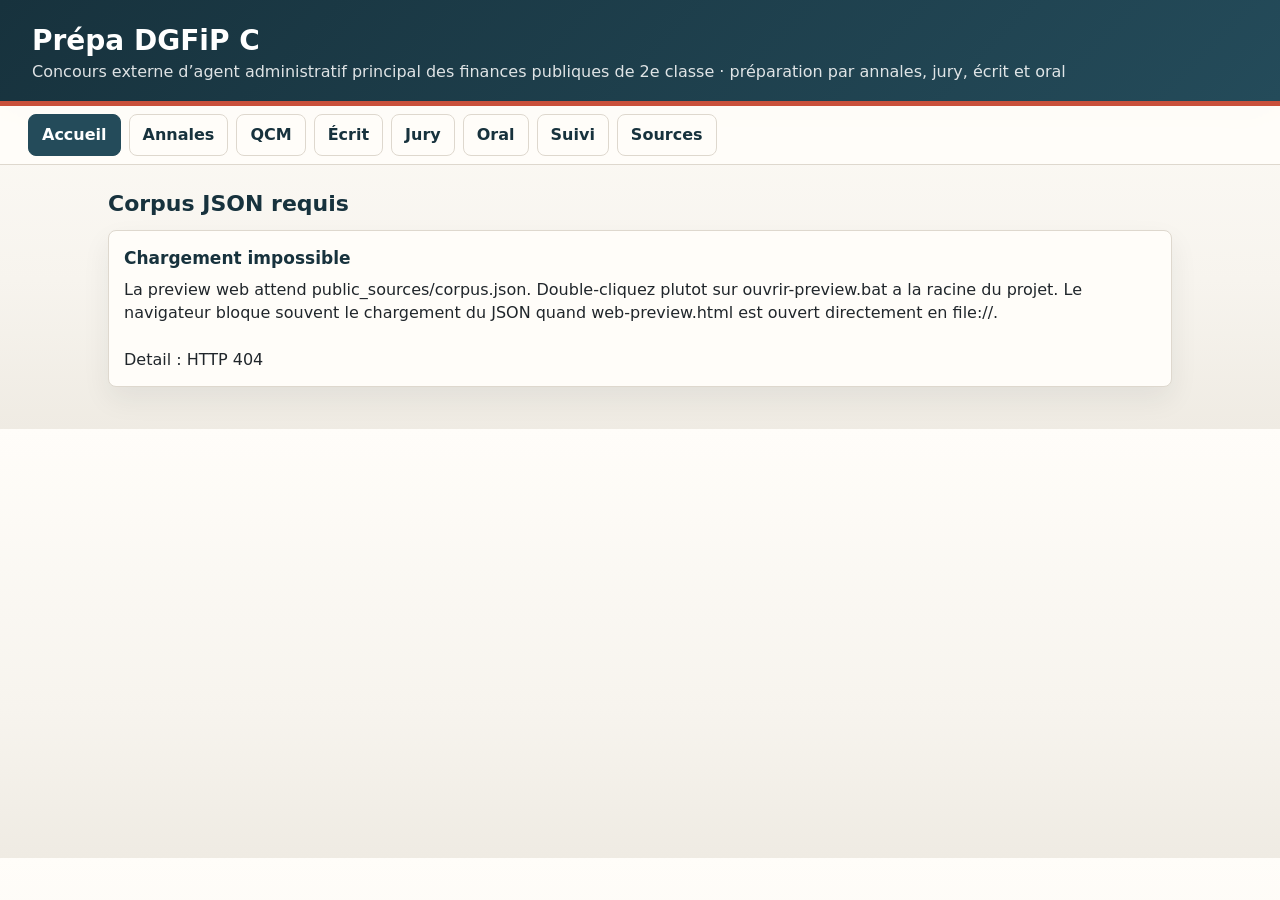
==== index.html @ 6cf7fff0 "Initial clean commit" ====
<!doctype html>
<html lang="fr">
<head>
  <meta charset="utf-8">
  <meta name="viewport" content="width=device-width, initial-scale=1">
  <title>Prépa DGFiP C</title>
  <style>
    :root {
      --brand: #244b5a;
      --brand-dark: #17323d;
      --accent: #c9503b;
      --accent-soft: #f4ddd5;
      --paper: #f7f4ee;
      --surface: #fffdf9;
      --ink: #20262b;
      --muted: #65717a;
      --line: #ded8ce;
      --ok: #2f7d57;
      --warn: #a66318;
      --bad: #b24336;
    }
    * { box-sizing: border-box; }
    body {
      margin: 0;
      background: linear-gradient(180deg, #fffdf9 0, var(--paper) 280px, #efebe3 100%);
      color: var(--ink);
      font-family: system-ui, -apple-system, BlinkMacSystemFont, "Segoe UI", sans-serif;
    }
    header {
      background: linear-gradient(135deg, var(--brand-dark), var(--brand));
      color: #fff;
      padding: 24px clamp(14px, 4vw, 32px) 18px;
      border-bottom: 5px solid var(--accent);
      box-shadow: 0 14px 34px rgba(23, 50, 61, .18);
    }
    h1, h2, h3 { letter-spacing: 0; }
    h1 { margin: 0 0 4px; font-size: 28px; }
    header p { margin: 0; color: rgba(255,255,255,.86); line-height: 1.35; }
    nav {
      display: flex;
      gap: 8px;
      overflow-x: auto;
      padding: 8px clamp(10px, 3vw, 28px);
      background: rgba(255, 253, 249, .96);
      border-bottom: 1px solid var(--line);
      position: sticky;
      top: 0;
      z-index: 5;
      backdrop-filter: blur(10px);
    }
    button, select {
      font: inherit;
    }
    button {
      border: 0;
      border-radius: 8px;
      min-height: 42px;
      padding: 10px 13px;
      background: var(--accent);
      color: #fff;
      font-weight: 700;
      cursor: pointer;
      box-shadow: 0 8px 18px rgba(201, 80, 59, .18);
    }
    button:hover { filter: brightness(.97); }
    button:focus-visible, select:focus-visible, textarea:focus-visible {
      outline: 3px solid rgba(201, 80, 59, .28);
      outline-offset: 2px;
    }
    nav button {
      color: var(--brand-dark);
      background: var(--surface);
      border: 1px solid var(--line);
      white-space: nowrap;
      box-shadow: none;
    }
    nav button.active {
      color: #fff;
      background: var(--brand);
      border-color: var(--brand);
    }
    main {
      max-width: 1120px;
      margin: 0 auto;
      padding: 18px clamp(12px, 3vw, 28px) 42px;
    }
    h2 { margin: 8px 0 14px; color: var(--brand-dark); font-size: 22px; }
    h3 { margin: 0 0 8px; color: var(--brand-dark); font-size: 17px; }
    .grid { display: grid; grid-template-columns: repeat(12, 1fr); gap: 12px; }
    .card {
      background: var(--surface);
      border: 1px solid var(--line);
      border-radius: 8px;
      box-shadow: 0 12px 28px rgba(32, 38, 43, .07);
      padding: 15px;
      line-height: 1.45;
      white-space: pre-line;
    }
    .card:hover { border-color: #d4c8ba; }
    .span-3 { grid-column: span 3; }
    .span-4 { grid-column: span 4; }
    .span-5 { grid-column: span 5; }
    .span-6 { grid-column: span 6; }
    .span-7 { grid-column: span 7; }
    .span-8 { grid-column: span 8; }
    .span-12 { grid-column: span 12; }
    .stat {
      font-size: 30px;
      font-weight: 800;
      color: var(--accent);
      margin-bottom: 4px;
    }
    .muted { color: var(--muted); }
    .pill {
      display: inline-block;
      border-radius: 999px;
      padding: 6px 10px;
      margin: 0 6px 6px 0;
      background: var(--accent-soft);
      border: 1px solid var(--line);
      color: var(--brand-dark);
      font-size: 13px;
      font-weight: 700;
    }
    .toolbar {
      display: flex;
      flex-wrap: wrap;
      gap: 8px;
      margin-bottom: 12px;
      align-items: center;
    }
    select {
      min-height: 42px;
      border-radius: 8px;
      padding: 8px 12px;
      background: var(--surface);
      border: 1px solid var(--line);
      color: var(--ink);
    }
    .choice {
      width: 100%;
      margin: 0 0 8px;
      background: var(--surface);
      color: var(--brand-dark);
      border: 1px solid var(--line);
      text-align: left;
      font-weight: 400;
      box-shadow: none;
    }
    .choice:hover { border-color: var(--brand); }
    .question-support {
      background: #fff;
      border: 1px solid var(--line);
      border-radius: 8px;
      box-shadow: 0 12px 28px rgba(32, 38, 43, .07);
      padding: 13px 15px 15px;
      margin: 0 0 12px;
    }
    .question-support strong {
      display: block;
      color: var(--muted);
      font-size: 13px;
      margin-bottom: 8px;
    }
    .question-support pre {
      margin: 0;
      color: var(--brand-dark);
      font: 700 16px/1.6 ui-monospace, SFMono-Regular, Consolas, "Liberation Mono", monospace;
      text-align: center;
      white-space: pre-wrap;
    }
    .correction-steps {
      display: grid;
      gap: 8px;
      white-space: normal;
    }
    .correction-steps div {
      background: var(--paper);
      border: 1px solid var(--line);
      border-radius: 8px;
      padding: 9px 10px;
    }
    .progress {
      height: 10px;
      background: #e7e1d7;
      border-radius: 999px;
      overflow: hidden;
      margin: 10px 0;
    }
    .progress div { height: 100%; background: var(--ok); width: 0%; }
    textarea {
      width: 100%;
      min-height: 260px;
      border: 1px solid var(--line);
      border-radius: 8px;
      padding: 14px;
      font: inherit;
      line-height: 1.45;
      resize: vertical;
      color: var(--ink);
      background: var(--surface);
    }
    .rubric {
      display: grid;
      grid-template-columns: repeat(6, 1fr);
      gap: 8px;
      margin-top: 10px;
    }
    .rubric div { background: var(--paper); border: 1px solid var(--line); padding: 10px; }
    .source {
      display: block;
      text-decoration: none;
      color: var(--brand-dark);
      background: var(--surface);
      border: 1px solid var(--line);
      border-radius: 8px;
      padding: 13px;
      margin-bottom: 8px;
      font-weight: 700;
    }
    .source:hover { border-color: var(--brand); }
    label.check {
      display: block;
      padding: 10px 0;
      border-bottom: 1px solid var(--line);
    }
    input[type="checkbox"] { transform: scale(1.15); margin-right: 8px; }
    @media (max-width: 820px) {
      .span-3, .span-4, .span-5, .span-6, .span-7, .span-8 { grid-column: span 12; }
      .rubric { grid-template-columns: repeat(2, 1fr); }
    }
  </style>
</head>
<body>
  <header>
    <h1>Prépa DGFiP C</h1>
    <p>Concours externe d’agent administratif principal des finances publiques de 2e classe · préparation par annales, jury, écrit et oral</p>
  </header>
  <nav id="nav"></nav>
  <main id="app"></main>

  <script>
    const officialPage = "https://www.economie.gouv.fr/rejoignez-nous/agent-administratif-principal-des-finances-publiques-de-2eme-classe-externe-dgfip";
    let officialQcmTotal = 320;
    const qcmUrls = {
      2024: "https://www.economie.gouv.fr/files/files/directions_services/rejoignez-nous/DGFiP/recrutement-par-concours/categorie-C_brevet/Concours_Commun_C/Annales_et_rapport_de_jury/2025_03_ccc_qcm_metropole2024.pdf",
      2023: "https://www.economie.gouv.fr/files/files/directions_services/rejoignez-nous/DGFiP/recrutement-par-concours/categorie-C_brevet/Concours_Commun_C/Annales_et_rapport_de_jury/2024_03_qcm_metropole.pdf",
      2022: "https://www.economie.gouv.fr/files/files/directions_services/rejoignez-nous/DGFiP/recrutement-par-concours/categorie-C_brevet/Concours_Commun_C/Annales_et_rapport_de_jury/2022_ccc_qcm-metro.pdf",
      2021: "https://www.economie.gouv.fr/files/files/directions_services/rejoignez-nous/DGFiP/recrutement-par-concours/categorie-C_brevet/Concours_Commun_C/Annales_et_rapport_de_jury/2021_ccc_qcm.pdf",
      2020: "https://www.economie.gouv.fr/files/files/directions_services/rejoignez-nous/DGFiP/recrutement-par-concours/categorie-C_brevet/Concours_Commun_C/Annales_et_rapport_de_jury/2020_ccc_qcm.pdf"
    };
    const correctionUrls = {
      2023: "https://monconcoursdgfip.fr/correction-qcm-concours-commun-categorie-c-2023/",
      2022: "https://monconcoursdgfip.fr/correction-qcm-concours-commun-categorie-c-2022/",
      2021: "https://monconcoursdgfip.fr/correction-qcm-concours-commun-categorie-c-2021/",
      2020: "https://monconcoursdgfip.fr/correction-qcm-concours-commun-categorie-c-2020/"
    };
    const ecritUrls = {
      2024: officialPage,
      2023: "https://www.economie.gouv.fr/files/files/directions_services/rejoignez-nous/DGFiP/recrutement-par-concours/categorie-C_brevet/Concours_Commun_C/Annales_et_rapport_de_jury/2024_03__sujet%20admissibilite.pdf",
      2022: "https://www.economie.gouv.fr/files/files/directions_services/rejoignez-nous/DGFiP/recrutement-par-concours/categorie-C_brevet/Concours_Commun_C/Annales_et_rapport_de_jury/2022_ccc_epreuve_admissibilite.pdf",
      2021: "https://www.economie.gouv.fr/files/files/directions_services/rejoignez-nous/DGFiP/recrutement-par-concours/categorie-C_brevet/Concours_Commun_C/Annales_et_rapport_de_jury/2021_ccc_epreuve_admissibilite.pdf",
      2020: "https://www.economie.gouv.fr/files/files/directions_services/rejoignez-nous/DGFiP/recrutement-par-concours/categorie-C_brevet/Concours_Commun_C/Annales_et_rapport_de_jury/2020_ccc_epreuve_admissibilite.pdf"
    };
    const reportUrls = {
      2024: "https://www.economie.gouv.fr/files/files/directions_services/rejoignez-nous/DGFiP/recrutement-par-concours/categorie-C_brevet/Concours_Commun_C/Annales_et_rapport_de_jury/2025_03_ccc_rapport_jury_2024_administratif.pdf",
      2023: "https://www.economie.gouv.fr/files/files/directions_services/rejoignez-nous/DGFiP/recrutement-par-concours/categorie-C_brevet/Concours_Commun_C/Annales_et_rapport_de_jury/2024_03_rapport%20jury_ccc_2023_Adm.pdf",
      2022: "https://www.economie.gouv.fr/files/files/directions_services/rejoignez-nous/DGFiP/recrutement-par-concours/categorie-C_brevet/Concours_Commun_C/Annales_et_rapport_de_jury/2022_ccc_rapport_jury.pdf",
      2021: "https://www.economie.gouv.fr/files/files/directions_services/rejoignez-nous/DGFiP/recrutement-par-concours/categorie-C_brevet/Concours_Commun_C/Annales_et_rapport_de_jury/2021_ccc_rapport_jury.pdf",
      2020: "https://www.economie.gouv.fr/files/files/directions_services/rejoignez-nous/DGFiP/recrutement-par-concours/categorie-C_brevet/Concours_Commun_C/Annales_et_rapport_de_jury/2020_ccc_rapport_jury.pdf"
    };
    const zero = {
      qcm: "https://rejoindrelesfinancespubliques.economie.gouv.fr//files/files/concours/Sujets_zero/CCC%20-%202026%20-%20Sujet%20test%20-%20%C3%89preuve%20de%20pr%C3%A9admissibilit%C3%A9.pdf",
      ecrit: "https://rejoindrelesfinancespubliques.economie.gouv.fr/files/files/concours/Sujets_zero/CCC%20-%202026%20-%20sujet%20test%20-%20admissibilit%C3%A9.pdf"
    };

    let annales = [];

    let qcm = [];

    let subjects = [];

    let juryRules = [];

    let oralQuestions = [];

    const tabs = ["Accueil", "Annales", "QCM", "Écrit", "Jury", "Oral", "Suivi", "Sources"];
    let currentTab = "Accueil";
    let quiz = { list: [], index: 0, score: 0, answers: [] };
    let selectedSubject = 0;
    let activeQuizMode = "Libre";
    let sourceItems = null;
    let corpusLoadError = null;
    const domains = ["Tous les domaines", "Maths et logique", "Francais", "Histoire-geographie", "EMC et institutions", "Numerique", "MEF / DGFiP / DGDDI", "Actualite", "Culture generale"];
    const quizModes = ["Libre", "Diagnostic initial", "Serie courte 10 min", "Mode examen 54", "Sujet zero 2026", "Annale complete", "Faiblesses du jour", "Carnet d'erreurs"];
    const app = document.querySelector("#app");
    const nav = document.querySelector("#nav");

    function q(year, category, prompt, choices, answer, explanation, supportRows = [], correctionSteps = []) {
      return { year, category, prompt, choices, answer, explanation, supportRows, correctionSteps };
    }
    function applyCorpus(corpus) {
      officialQcmTotal = corpus.officialQcmTotal || officialQcmTotal;
      qcm = (corpus.questions || []).map(item => ({
        year: item.year,
        category: item.category,
        prompt: item.prompt,
        choices: item.choices || [],
        answer: item.answer,
        explanation: item.explanation,
        supportRows: item.supportRows || [],
        correctionSteps: item.correctionSteps || []
      }));
      annales = corpus.annales || annales;
      subjects = corpus.writtenSubjects || subjects;
      juryRules = (corpus.juryRules || juryRules).map(item => Array.isArray(item) ? item : [item.title, item.body]);
      oralQuestions = corpus.oralQuestions || oralQuestions;
      sourceItems = corpus.sources || sourceItems;
    }
    async function loadCorpus() {
      try {
        const response = await fetch("public_sources/corpus.json", { cache: "no-store" });
        if (!response.ok) throw new Error(`HTTP ${response.status}`);
        applyCorpus(await response.json());
      } catch (error) {
        corpusLoadError = error;
        console.warn("Impossible de charger public_sources/corpus.json", error);
      }
      render();
    }
    function setTab(tab) {
      currentTab = tab;
      render();
    }
    function card(title, body = "", extra = "") {
      return `<section class="card ${extra}"><h3>${escapeHtml(title)}</h3>${body}</section>`;
    }
    function questionSupport(item) {
      if (!item.supportRows || !item.supportRows.length) return "";
      return `<section class="question-support"><strong>Support</strong><pre>${item.supportRows.map(escapeHtml).join("\n")}</pre></section>`;
    }
    function questionBlock(item) {
      return `${card(item.prompt)}${questionSupport(item)}`;
    }
    function correctionBlock(item) {
      if (!item.correctionSteps || !item.correctionSteps.length) return escapeHtml(item.explanation);
      return `<div class="correction-steps">${item.correctionSteps.map(step => `<div>${escapeHtml(step)}</div>`).join("")}</div>`;
    }
    function escapeHtml(value) {
      return String(value).replace(/[&<>"']/g, m => ({ "&": "&amp;", "<": "&lt;", ">": "&gt;", '"': "&quot;", "'": "&#039;" }[m]));
    }
    function pct(value, total) {
      return total ? Math.round(value * 100 / total) : 0;
    }
    function normalizeText(value) {
      return String(value).toLowerCase().normalize("NFD").replace(/[\u0300-\u036f]/g, "");
    }
    function domainOf(item) {
      const c = normalizeText(item.category);
      if (/calcul|mathem|equation|fraction|pourcentage|statistique|probabilite|geometrie|volume|vitesse|arithmetique|proportionnalite|moyenne|radicaux|nombres|raisonnement|suite|logique|codage|anagrammes/.test(c)) return "Maths et logique";
      if (/orthographe|accord|grammaire|conjugaison|vocabulaire|expression|genre|figure/.test(c)) return "Francais";
      if (/histoire|geographie|geopolitique/.test(c)) return "Histoire-geographie";
      if (/enseignement|civique|institution|union europeenne|administration|administratif/.test(c)) return "EMC et institutions";
      if (/numerique/.test(c)) return "Numerique";
      if (/mef|dgfip|dgddi|douane|douanes|missions/.test(c)) return "MEF / DGFiP / DGDDI";
      if (/actualite/.test(c)) return "Actualite";
      return "Culture generale";
    }
    function questionId(item) {
      return `${item.year}|${item.category}|${item.prompt}`.replace(/\W+/g, "_").slice(0, 120);
    }
    function loadJson(key, fallback) {
      try { return JSON.parse(localStorage.getItem(key) || JSON.stringify(fallback)); } catch { return fallback; }
    }
    function isMistake(item) {
      return (loadJson("dgfipMisses", {})[questionId(item)] || 0) > 0;
    }
    function mistakeQuestions() {
      return qcm.filter(isMistake);
    }
    function recordQuestion(item, ok) {
      const misses = loadJson("dgfipMisses", {});
      const stats = loadJson("dgfipDomainStats", {});
      const domain = domainOf(item);
      stats[domain] = stats[domain] || { attempts: 0, correct: 0 };
      stats[domain].attempts += 1;
      if (ok) {
        stats[domain].correct += 1;
        misses[questionId(item)] = Math.max(0, (misses[questionId(item)] || 0) - 1);
      } else {
        misses[questionId(item)] = (misses[questionId(item)] || 0) + 1;
      }
      localStorage.setItem("dgfipMisses", JSON.stringify(misses));
      localStorage.setItem("dgfipDomainStats", JSON.stringify(stats));
    }
    function weakestDomain() {
      const stats = loadJson("dgfipDomainStats", {});
      let weakest = domains.find(d => d !== "Tous les domaines");
      let low = 101;
      let hasStats = false;
      domains.filter(d => d !== "Tous les domaines").forEach(domain => {
        const s = stats[domain];
        if (!s || !s.attempts) {
          if (!hasStats) weakest = domain;
          return;
        }
        hasStats = true;
        const rate = pct(s.correct, s.attempts);
        if (rate < low) { low = rate; weakest = domain; }
      });
      return weakest;
    }
    function domainStatsHtml() {
      const stats = loadJson("dgfipDomainStats", {});
      const rows = domains.filter(d => d !== "Tous les domaines" && stats[d]?.attempts)
        .map(d => `${escapeHtml(d)} : ${stats[d].correct}/${stats[d].attempts} (${pct(stats[d].correct, stats[d].attempts)}%)`);
      return rows.length ? rows.join("\n") : "Aucune statistique par domaine pour l'instant.";
    }
    function daysUntil(dateText) {
      const [d, m, y] = dateText.split("/").map(Number);
      return Math.max(0, Math.ceil((new Date(y, m - 1, d) - new Date()) / 86400000));
    }
    function qcmIssues() {
      return qcm.filter(item => !item.prompt || !item.explanation || !Array.isArray(item.choices) || item.choices.length !== 4 || item.answer < 0 || item.answer >= item.choices.length);
    }
    function auditText() {
      const issues = qcmIssues().length;
      return issues === 0
        ? "Contrôle interne : aucune question active sans réponse."
        : `Contrôle interne : ${issues} question(s) à corriger avant entraînement.`;
    }
    function saveScore(score, total) {
      const history = JSON.parse(localStorage.getItem("dgfipScores") || "[]");
      history.unshift({ score, total, mode: activeQuizMode, at: new Date().toLocaleString("fr-FR") });
      localStorage.setItem("dgfipScores", JSON.stringify(history.slice(0, 10)));
    }
    function renderNav() {
      nav.innerHTML = tabs.map(t => `<button class="${t === currentTab ? "active" : ""}" onclick="setTab('${t}')">${t}</button>`).join("");
    }
    function render() {
      renderNav();
      if (currentTab === "Annales") return renderAnnales();
      if (currentTab === "QCM") return renderQcmHome();
      if (currentTab === "Écrit") return renderWritten();
      if (currentTab === "Jury") return renderJury();
      if (currentTab === "Oral") return renderOral();
      if (currentTab === "Suivi") return renderProgress();
      if (currentTab === "Sources") return renderSources();
      renderHome();
    }
    function renderHome() {
      if (!qcm.length) {
        app.innerHTML = `<h2>Corpus JSON requis</h2>${card("Chargement impossible", `La preview web attend public_sources/corpus.json. Double-cliquez plutot sur ouvrir-preview.bat a la racine du projet. Le navigateur bloque souvent le chargement du JSON quand web-preview.html est ouvert directement en file://.\n\nDetail : ${escapeHtml(corpusLoadError?.message || "corpus absent")}`)}`;
        return;
      }
      app.innerHTML = `
        <h2>Tableau de bord</h2>
        <div class="grid">
          ${card("QCM corrigés", `<div class="stat">${qcm.length}</div><div class="muted">questions actives avec réponse et explication, dont les 50 questions du sujet zéro QCM 2026.</div>`, "span-3")}
          ${card("Écrits", `<div class="stat">5 + 1</div><div class="muted">annales 2020-2024 + sujet zéro 2026.</div>`, "span-3")}
          ${card("Jury", `<div class="stat">5</div><div class="muted">rapports transformés en règles d’alerte.</div>`, "span-3")}
          ${card("Échéance", `<div class="stat">29/09</div><div class="muted">épreuves écrites 2026.</div>`, "span-3")}
          ${card("Aujourd'hui", `<div class="stat">${mistakeQuestions().length}</div><div class="muted">question(s) dans le carnet d'erreurs. Domaine a travailler : ${escapeHtml(weakestDomain())}. Jours avant les epreuves ecrites : ${daysUntil("29/09/2026")}.</div>`, "span-12")}
          ${card("Audit QCM", `<div class="stat">${qcm.length}/${officialQcmTotal}</div><div class="muted">${auditText()} Reste à intégrer avec corrigé vérifié : ${Math.max(0, officialQcmTotal - qcm.length)}.</div>`, "span-12")}
          ${card("Format 2026", `QCM de 1 h 30 sans calculatrice, coefficient 1.\nCas pratique écrit de 3 h avec calculatrice, coefficient 2.\nOral de 20 minutes, coefficient 3, avec présentation du parcours en 2 minutes.\nToute note inférieure à 5/20 est éliminatoire.`, "span-6")}
          ${card("Plan d’attaque", `1. QCM quotidien : français, calcul, logique, culture générale.\n2. Une annale écrite par semaine : lecture rapide, plan, livrable.\n3. Une simulation orale tous les 10 jours : parcours, missions, déontologie.\n4. Relecture systématique : consigne, chiffres, structure, orthographe.`, "span-6")}
          ${card("Règle qualité", `Une question affichée dans l’entraînement doit toujours avoir une réponse attendue et une explication. Le sujet zéro QCM 2026 est intégré en totalité ; les autres items officiels dont le corrigé n’est pas encore vérifié restent dans les sources tant que l’intégration serait incomplète.`, "span-12")}
        </div>
        <div class="toolbar" style="margin-top:14px">
          <button onclick="setTab('QCM')">Lancer une série QCM</button>
          <button onclick="setTab('Écrit')">Travailler l’écrit</button>
          <button onclick="setTab('Annales')">Voir le corpus</button>
        </div>`;
    }
    function renderAnnales() {
      app.innerHTML = `<h2>Corpus d’annales utilisé</h2><div class="grid">${
        annales.map(a => card(`${a.year} · ${a.title}`, `<span class="pill">QCM</span> ${escapeHtml(a.qcm)}\n<span class="pill">Écrit</span> ${escapeHtml(a.ecrit)}\n<span class="pill">Jury</span> ${escapeHtml(a.jury)}\n\n${a.skills.map(s => `<span class="pill">${escapeHtml(s)}</span>`).join(" ")}`, "span-6")).join("")
      }</div>`;
    }
    function renderQcmHome() {
      const years = ["Toutes", ...new Set(qcm.map(q => q.year))];
      const cats = ["Toutes", ...new Set(qcm.map(q => q.category))];
      app.innerHTML = `<h2>Entraînement QCM</h2>
        <div class="card">
          <div class="toolbar">
            <select id="mode">${quizModes.map(m => `<option>${m}</option>`).join("")}</select>
            <select id="domain">${domains.map(d => `<option>${d}</option>`).join("")}</select>
            <select id="year">${years.map(y => `<option>${y}</option>`).join("")}</select>
            <select id="cat">${cats.map(c => `<option>${c}</option>`).join("")}</select>
            <select id="size"><option>10</option><option>20</option><option>50</option><option>54</option><option>Toutes</option></select>
            <button onclick="startQuiz()">Démarrer</button>
            ${mistakeQuestions().length ? `<button onclick="startMistakeQuiz()">Carnet d'erreurs</button>` : ""}
          </div>
          <div class="muted">Banque corrigee par domaines officiels. ${auditText()} Carnet d'erreurs : ${mistakeQuestions().length}. Domaine faible : ${escapeHtml(weakestDomain())}.</div>
        </div>
        <div class="grid">${summaryByDomain().map(s => card(s.name, `<div class="stat">${s.count}</div><div class="muted">${escapeHtml(s.rate)}</div>`, "span-3")).join("")}</div>`;
    }
    function summaryByDomain() {
      const map = {};
      qcm.forEach(item => map[domainOf(item)] = (map[domainOf(item)] || 0) + 1);
      const stats = loadJson("dgfipDomainStats", {});
      return Object.entries(map).map(([name, count]) => {
        const s = stats[name];
        return { name, count, rate: s?.attempts ? `${s.correct}/${s.attempts} bonnes reponses (${pct(s.correct, s.attempts)}%)` : "pas encore travaille" };
      });
    }
    function startQuiz() {
      const mode = document.querySelector("#mode").value;
      const domain = document.querySelector("#domain").value;
      const y = document.querySelector("#year").value;
      const c = document.querySelector("#cat").value;
      const size = document.querySelector("#size").value;
      activeQuizMode = mode;
      let list = qcm.filter(item => (y === "Toutes" || String(item.year) === y) && (c === "Toutes" || item.category === c) && (domain === "Tous les domaines" || domainOf(item) === domain));
      if (mode === "Carnet d'erreurs") list = mistakeQuestions();
      if (mode === "Faiblesses du jour") list = qcm.filter(item => domainOf(item) === weakestDomain());
      if (mode === "Sujet zero 2026") list = list.filter(item => String(item.year) === "2026");
      if (mode === "Annale complete") list = list.filter(item => String(item.year) === (y === "Toutes" ? "2024" : y));
      if (mode === "Diagnostic initial") list = balancedDiagnostic(list);
      list = list.sort(() => Math.random() - .5);
      const plannedSize = mode === "Diagnostic initial" ? 24 : mode === "Serie courte 10 min" ? 10 : mode === "Mode examen 54" || mode === "Annale complete" ? 54 : mode === "Sujet zero 2026" ? 50 : mode === "Faiblesses du jour" || mode === "Carnet d'erreurs" ? 20 : size === "Toutes" ? 0 : Number(size);
      if (plannedSize) list = list.slice(0, plannedSize);
      if (!list.length) {
        app.innerHTML = `<h2>Entraînement QCM</h2>${card("Aucune question disponible", "Aucune question corrigée ne correspond à ces filtres. Élargissez l’année ou la catégorie.")}<button onclick="renderQcmHome()">Retour aux filtres</button>`;
        return;
      }
      quiz = { list, index: 0, score: 0, answers: [] };
      renderQuestion();
    }
    function balancedDiagnostic(list) {
      const out = [];
      domains.filter(d => d !== "Tous les domaines").forEach(domain => {
        out.push(...list.filter(item => domainOf(item) === domain).slice(0, 3));
      });
      return out.length ? out : list;
    }
    function startMistakeQuiz() {
      activeQuizMode = "Carnet d'erreurs";
      quiz = { list: mistakeQuestions().sort(() => Math.random() - .5).slice(0, 20), index: 0, score: 0, answers: [] };
      renderQuestion();
    }
    function renderQuestion() {
      if (!quiz.list.length) return renderQcmHome();
      if (quiz.index >= quiz.list.length) {
        saveScore(quiz.score, quiz.list.length);
        const scorePct = pct(quiz.score, quiz.list.length);
        const misses = quiz.answers.filter(a => !a.ok);
        const missDomains = [...new Set(misses.map(a => domainOf(a.item)))].join(", ") || "aucun";
        app.innerHTML = `<h2>Résultat</h2>${card("Score", `<div class="stat">${quiz.score}/${quiz.list.length}</div><div class="progress"><div style="width:${scorePct}%"></div></div>${scorePct >= 80 ? "Très solide. Passez en mode examen complet." : scorePct >= 60 ? "Base correcte. Reprenez les domaines perdus." : "Priorité aux fondamentaux et aux erreurs récurrentes."}\n\nMode : ${escapeHtml(activeQuizMode)}\nErreurs de la serie : ${misses.length}\nDomaines a revoir : ${escapeHtml(missDomains)}`)}<button onclick="renderQcmHome()">Nouvelle série</button>${mistakeQuestions().length ? `<button onclick="startMistakeQuiz()">Revoir le carnet d'erreurs</button>` : ""}`;
        return;
      }
      const item = quiz.list[quiz.index];
      app.innerHTML = `<h2>Question ${quiz.index + 1}/${quiz.list.length}</h2>
        <span class="pill">${item.year}</span><span class="pill">${escapeHtml(domainOf(item))}</span><span class="pill">${escapeHtml(item.category)}</span>
        ${questionBlock(item)}
        ${item.choices.map((choice, i) => `<button class="choice" onclick="answer(${i})">${i + 1}. ${escapeHtml(choice)}</button>`).join("")}`;
    }
    function answer(choice) {
      const item = quiz.list[quiz.index];
      const ok = choice === item.answer;
      if (ok) quiz.score++;
      recordQuestion(item, ok);
      quiz.answers.push({ item, choice, ok });
      app.innerHTML = `<h2>${ok ? "Bonne réponse" : "À revoir"}</h2>
        ${card(item.prompt, `Votre réponse : ${escapeHtml(item.choices[choice])}\nRéponse attendue : ${escapeHtml(item.choices[item.answer])}`)}
        ${questionSupport(item)}
        ${card("Correction", correctionBlock(item))}
        <button onclick="quiz.index++;renderQuestion()">Question suivante</button>`;
    }
    function renderWritten() {
      const s = subjects[selectedSubject];
      app.innerHTML = `<h2>Écrit d’admissibilité</h2>
        <div class="toolbar">
          <select id="subject">${subjects.map((x, i) => `<option value="${i}" ${i === selectedSubject ? "selected" : ""}>${x.source} · ${x.title}</option>`).join("")}</select>
          <button onclick="selectedSubject=Number(document.querySelector('#subject').value);renderWritten()">Charger</button>
          <button onclick="selectedSubject=(selectedSubject+1)%subjects.length;renderWritten()">Autre sujet</button>
        </div>
        ${card(`${s.source} · ${s.title}`, `${s.prompt}\n\nAttendus : ${s.expected.join(", ")}`)}
        ${card("Atelier 3 heures", "0-20 min : lecture de la consigne et tri des documents.\n20-45 min : brouillon court, plan, chiffres utiles.\n45-165 min : redaction du livrable attendu.\n165-180 min : relecture ciblee : consigne, chiffres, anonymat, orthographe.", "span-12")}
        <textarea id="copy" placeholder="Rédigez votre production ici : synthèse, courriel, fiche opérationnelle ou support..."></textarea>
        <div class="toolbar"><button onclick="gradeCopy()">Noter ma production</button><button onclick="insertPlan()">Insérer un squelette de plan</button></div>
        <div id="grade"></div>`;
    }
    function insertPlan() {
      document.querySelector("#copy").value = "Objet : ...\n\n1. Constat et enjeux\n- Faits du dossier : ...\n- Donnees chiffrees a commenter : ...\n\n2. Risques et publics concernes\n- Usagers / agents / service : ...\n- Point de vigilance juridique ou deontologique : ...\n\n3. Actions proposees\n- Action immediate : ...\n- Action de suivi : ...\n- Indicateur ou trace : ...\n\nConclusion operationnelle : decision, priorite, prochaine etape.\n";
    }
    function gradeCopy() {
      const text = document.querySelector("#copy").value.trim();
      const lower = text.toLowerCase();
      const checks = [
        ["Compréhension", 4, text.length > 900 && /enjeu|objectif|constat|risque/.test(lower)],
        ["Structure", 4, /1\.|2\.|d'abord|ensuite|enfin|partie|conclusion/.test(lower)],
        ["Exploitation", 4, /document|donnée|chiffre|pourcentage|graphique|tableau/.test(lower)],
        ["Opérationnel", 3, /fiche|courriel|action|priorité|usager|service/.test(lower)],
        ["Culture MEF", 3, /dgfip|dgddi|bercy|finances publiques|douane|ministère/.test(lower)],
        ["Langue", 2, text.split(/[.!?]/).length > 8 && text.length > 400]
      ];
      let total = 0;
      const rows = checks.map(([name, max, ok]) => {
        const pts = ok ? max : Math.max(0, Math.floor(max / 2) - (text.length < 250 ? 1 : 0));
        total += pts;
        return `<div><strong>${name}</strong><br>${pts}/${max}</div>`;
      }).join("");
      const advice = [];
      if (text.length < 700) advice.push("Développer la copie : une réponse trop courte ne couvre pas le dossier.");
      if (!/pourcentage|graphique|tableau|chiffre/.test(lower)) advice.push("Ajouter un traitement chiffré ou un commentaire de données.");
      if (!/fiche|courriel|action|priorité/.test(lower)) advice.push("Rendre la réponse plus opérationnelle.");
      if (!/dgfip|dgddi|finances publiques|douane|bercy/.test(lower)) advice.push("Faire apparaître l’environnement ministériel.");
      document.querySelector("#grade").innerHTML = card("Note indicative", `<div class="stat">${Math.min(20,total)}/20</div><div class="rubric">${rows}</div>\n${advice.length ? advice.join("\n") : "Copie structurée et exploitable. Prochaine étape : refaire en 3 heures avec relecture finale."}`);
    }
    function renderJury() {
      app.innerHTML = `<h2>Rapports de jury transformés en règles</h2><div class="grid">${
        juryRules.map(r => card(r[0], escapeHtml(r[1]), "span-6")).join("")
      }${card("Seuil de sécurité", "Toute note inférieure à 5/20 est éliminatoire. L’application pousse donc à sécuriser chaque épreuve avant de viser la performance.", "span-12")}</div>`;
    }
    function renderOral() {
      app.innerHTML = `<h2>Oral d’admission</h2>
        <div class="grid">
          ${card("Trame 2 minutes", "30 s : parcours et fil directeur.\n45 s : expériences utiles.\n30 s : compréhension DGFiP/DGDDI.\n15 s : motivation concrète.", "span-6")}
          ${card("Réponse en mise en situation", "1. Reformuler.\n2. Identifier la règle.\n3. Agir ou alerter.\n4. Tracer si nécessaire.\n5. Préserver l’usager et le service.", "span-6")}
          ${card("Simulation 20 minutes", "0-2 min : presentation.\n2-8 min : motivation et missions.\n8-16 min : mises en situation.\n16-20 min : rebonds sur posture, contraintes, mobilite.", "span-6")}
          ${card("Reflexes DGFiP/DGDDI", "DGFiP : impots, depenses publiques, gestion locale, accueil, controle, recouvrement.\nDGDDI : marchandises, territoire, fiscalite douaniere, lutte contre les trafics.\nDeontologie : neutralite, discretion, probite, hierarchie.", "span-6")}
          ${oralQuestions.map(q => card("Question d’oral", escapeHtml(q), "span-6")).join("")}
        </div>`;
    }
    function renderProgress() {
      const tasks = ["QCM français", "QCM calcul", "QCM culture générale", "QCM raisonnement", "Écrit 2020", "Écrit 2021", "Écrit 2022", "Écrit 2023", "Écrit 2024", "Sujet zéro 2026", "Présentation orale", "Mises en situation"];
      const done = JSON.parse(localStorage.getItem("dgfipDone") || "{}");
      const history = JSON.parse(localStorage.getItem("dgfipScores") || "[]");
      const count = tasks.filter(t => done[t]).length;
      app.innerHTML = `<h2>Suivi local</h2>
        ${card("Avancement", `<div class="stat">${count}/${tasks.length}</div><div class="progress"><div style="width:${pct(count,tasks.length)}%"></div></div>`, "span-12")}
        ${card("Pilotage QCM", `<div class="stat">${mistakeQuestions().length}</div><div class="muted">question(s) dans le carnet d'erreurs. Domaine fragile : ${escapeHtml(weakestDomain())}.\n${domainStatsHtml()}</div>`, "span-12")}
        <div class="toolbar">${mistakeQuestions().length ? `<button onclick="startMistakeQuiz()">Revoir le carnet d'erreurs</button>` : ""}<button onclick="setTab('QCM')">Nouvelle serie</button></div>
        <div class="grid">
          <section class="card span-6"><h3>Checklist</h3>${tasks.map(t => `<label class="check"><input type="checkbox" ${done[t] ? "checked" : ""} onchange="toggleTask('${t}', this.checked)">${t}</label>`).join("")}</section>
          <section class="card span-6"><h3>Historique QCM</h3>${history.length ? history.map(h => `${h.at} · ${h.mode || "Libre"} · ${h.score}/${h.total}`).join("\n") : "Aucune série terminée pour l’instant."}</section>
        </div>`;
    }
    function toggleTask(task, checked) {
      const done = JSON.parse(localStorage.getItem("dgfipDone") || "{}");
      done[task] = checked;
      localStorage.setItem("dgfipDone", JSON.stringify(done));
      renderProgress();
    }
    function renderSources() {
      if (sourceItems) {
        app.innerHTML = `<h2>Sources publiques officielles</h2>${sourceItems.map(item => `<a class="source" href="${item.url}" target="_blank" rel="noreferrer">${escapeHtml(item.title)}</a>`).join("")}`;
        return;
      }
      const items = [["Page officielle", officialPage], ["Sujet zéro QCM 2026 avec corrigé", zero.qcm], ["Sujet zéro écrit 2026", zero.ecrit]];
      Object.entries(qcmUrls).forEach(([year, url]) => items.push([`Annale QCM ${year}`, url]));
      Object.entries(correctionUrls).forEach(([year, url]) => items.push([`Proposition de correction QCM ${year}`, url]));
      Object.entries(ecritUrls).forEach(([year, url]) => items.push([`Annale écrit ${year}`, url]));
      Object.entries(reportUrls).forEach(([year, url]) => items.push([`Rapport de jury ${year}`, url]));
      app.innerHTML = `<h2>Sources publiques officielles</h2>${items.map(([label, url]) => `<a class="source" href="${url}" target="_blank" rel="noreferrer">${label}</a>`).join("")}`;
    }
    loadCorpus();
  </script>
</body>
</html>
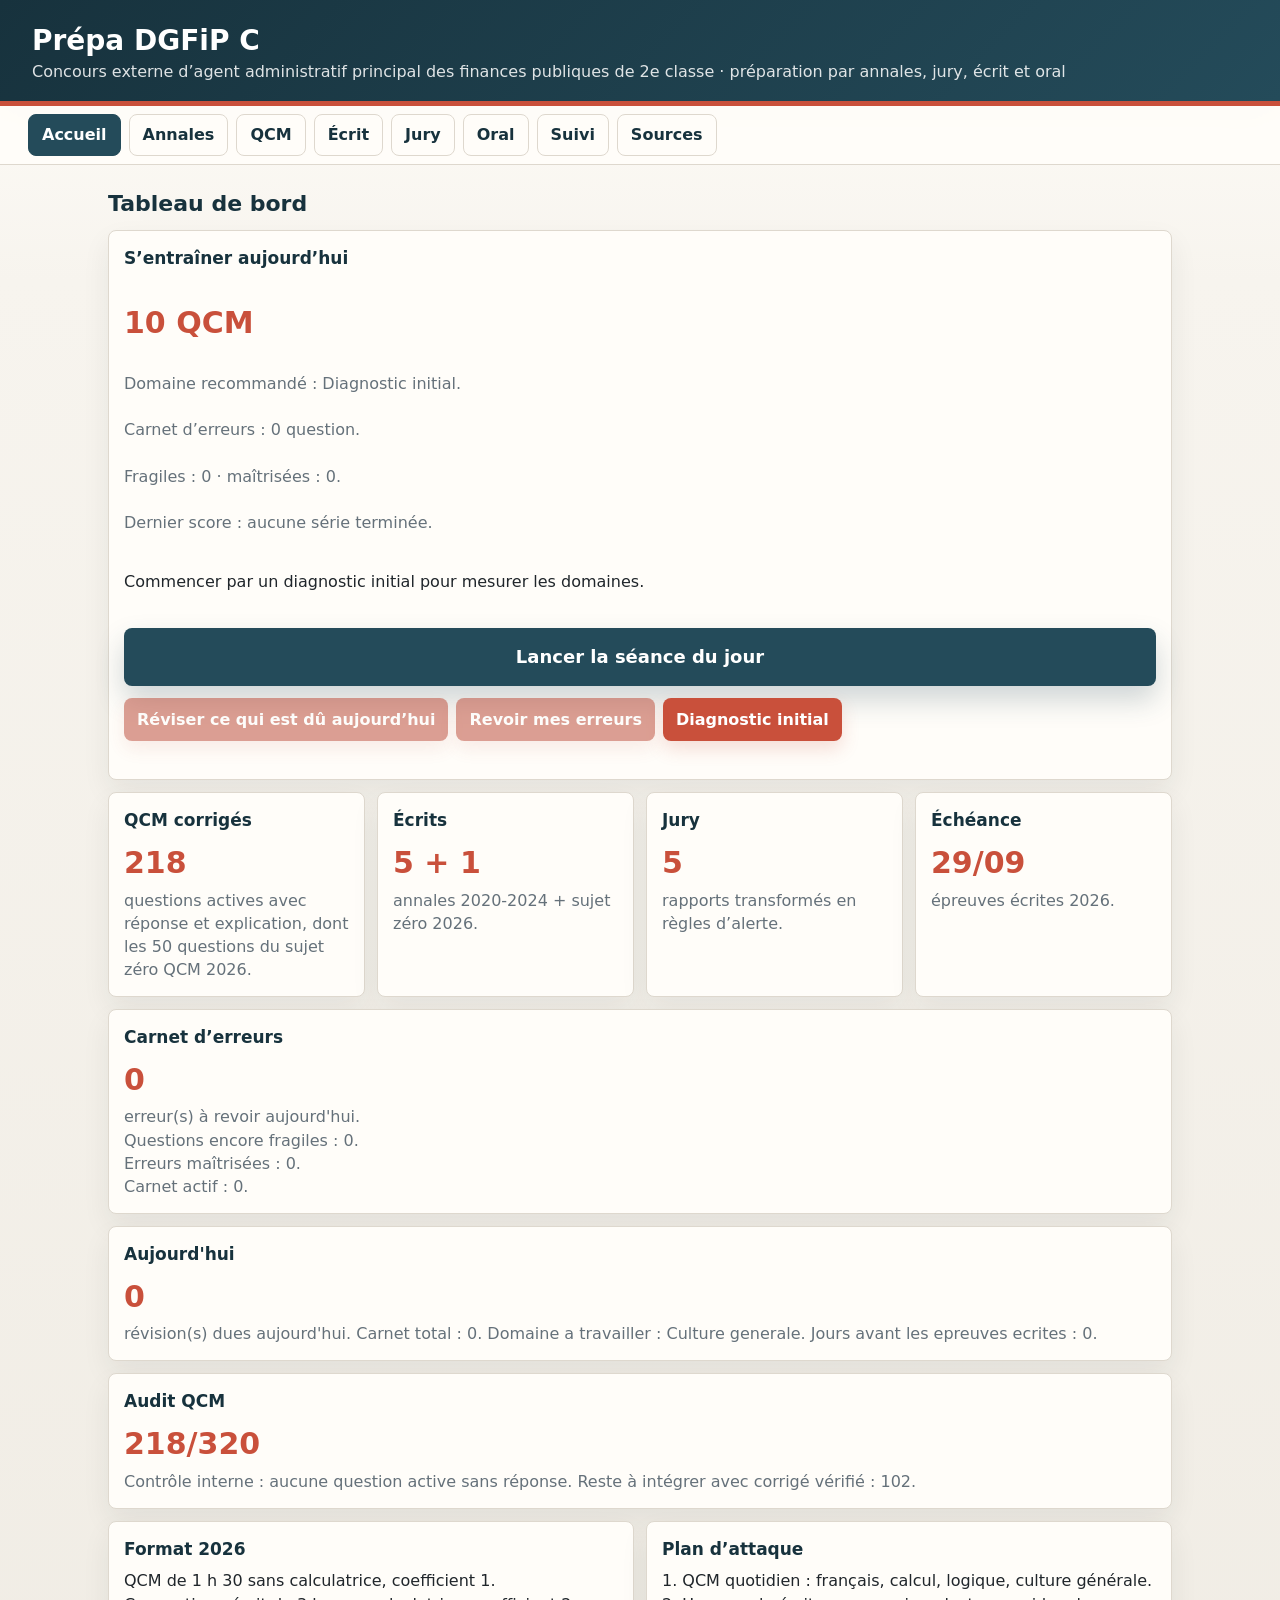
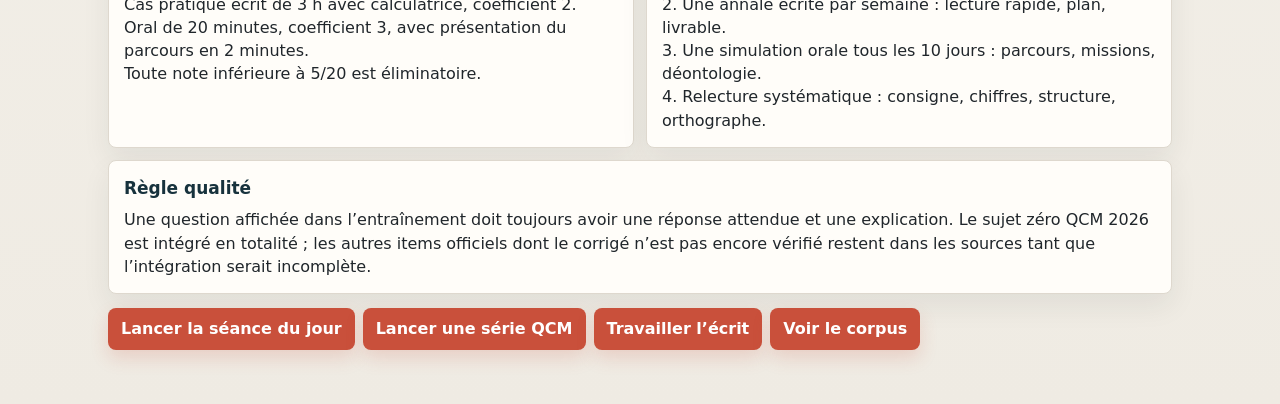
==== commit 35196d05: "major fixes" ====
--- a/index.html
+++ b/index.html
@@ -63,6 +63,18 @@
       box-shadow: 0 8px 18px rgba(201, 80, 59, .18);
     }
     button:hover { filter: brightness(.97); }
+    button.primary-action {
+      width: 100%;
+      min-height: 58px;
+      font-size: 18px;
+      background: var(--brand);
+      box-shadow: 0 14px 28px rgba(36, 75, 90, .22);
+    }
+    button:disabled {
+      cursor: not-allowed;
+      opacity: .55;
+      filter: grayscale(.1);
+    }
     button:focus-visible, select:focus-visible, textarea:focus-visible {
       outline: 3px solid rgba(201, 80, 59, .28);
       outline-offset: 2px;
@@ -303,13 +315,22 @@
       officialQcmTotal = corpus.officialQcmTotal || officialQcmTotal;
       qcm = (corpus.questions || []).map(item => ({
         year: item.year,
+        id: item.id,
         category: item.category,
         prompt: item.prompt,
         choices: item.choices || [],
         answer: item.answer,
         explanation: item.explanation,
+        domain: item.domain,
+        tags: item.tags || [],
         supportRows: item.supportRows || [],
-        correctionSteps: item.correctionSteps || []
+        correctionSteps: item.correctionSteps || [],
+        verificationLevel: item.verificationLevel || "",
+        sourceType: item.sourceType || "",
+        difficulty: item.difficulty || "",
+        skill: item.skill || "",
+        subskill: item.subskill || "",
+        estimatedTimeSeconds: item.estimatedTimeSeconds || 90
       }));
       annales = corpus.annales || annales;
       subjects = corpus.writtenSubjects || subjects;
@@ -356,6 +377,7 @@
       return String(value).toLowerCase().normalize("NFD").replace(/[\u0300-\u036f]/g, "");
     }
     function domainOf(item) {
+      if (item.domain) return item.domain;
       const c = normalizeText(item.category);
       if (/calcul|mathem|equation|fraction|pourcentage|statistique|probabilite|geometrie|volume|vitesse|arithmetique|proportionnalite|moyenne|radicaux|nombres|raisonnement|suite|logique|codage|anagrammes/.test(c)) return "Maths et logique";
       if (/orthographe|accord|grammaire|conjugaison|vocabulaire|expression|genre|figure/.test(c)) return "Francais";
@@ -367,30 +389,114 @@
       return "Culture generale";
     }
     function questionId(item) {
+      if (item.id) return item.id;
       return `${item.year}|${item.category}|${item.prompt}`.replace(/\W+/g, "_").slice(0, 120);
     }
     function loadJson(key, fallback) {
       try { return JSON.parse(localStorage.getItem(key) || JSON.stringify(fallback)); } catch { return fallback; }
     }
+    function addDays(days) {
+      return Date.now() + days * 86400000;
+    }
+    function reviewCards() {
+      const cards = loadJson("dgfipReviewCards", {});
+      const legacyMisses = loadJson("dgfipMisses", {});
+      const legacyDue = loadJson("dgfipDue", {});
+      let changed = false;
+      Object.entries(legacyMisses).forEach(([id, failures]) => {
+        if ((failures || 0) > 0 && !cards[id]) {
+          cards[id] = {
+            attempts: failures,
+            successes: 0,
+            failures,
+            consecutiveSuccesses: 0,
+            lastAttemptAt: null,
+            nextReviewAt: legacyDue[id] || Date.now(),
+            mastery: "fragile"
+          };
+          changed = true;
+        }
+      });
+      if (changed) localStorage.setItem("dgfipReviewCards", JSON.stringify(cards));
+      return cards;
+    }
+    function saveReviewCards(cards) {
+      localStorage.setItem("dgfipReviewCards", JSON.stringify(cards));
+    }
+    function reviewCard(item) {
+      return reviewCards()[questionId(item)] || null;
+    }
     function isMistake(item) {
-      return (loadJson("dgfipMisses", {})[questionId(item)] || 0) > 0;
+      const card = reviewCard(item);
+      return !!card && card.failures > 0 && card.mastery !== "mastered";
+    }
+    function isDueMistake(item) {
+      const card = reviewCard(item);
+      return !!card && card.failures > 0 && card.mastery !== "mastered" && (card.nextReviewAt || 0) <= Date.now();
     }
     function mistakeQuestions() {
       return qcm.filter(isMistake);
     }
+    function dueMistakeQuestions() {
+      return qcm.filter(isDueMistake);
+    }
+    function masteredMistakeQuestions() {
+      return qcm.filter(item => reviewCard(item)?.mastery === "mastered");
+    }
+    function fragileMistakeQuestions() {
+      return qcm.filter(item => {
+        const card = reviewCard(item);
+        return card && card.failures > 0 && ["new", "fragile", "review_tomorrow"].includes(card.mastery);
+      });
+    }
+    function reviewStats() {
+      return {
+        due: dueMistakeQuestions().length,
+        mastered: masteredMistakeQuestions().length,
+        fragile: fragileMistakeQuestions().length,
+        total: mistakeQuestions().length
+      };
+    }
     function recordQuestion(item, ok) {
-      const misses = loadJson("dgfipMisses", {});
+      const cards = reviewCards();
       const stats = loadJson("dgfipDomainStats", {});
       const domain = domainOf(item);
+      const id = questionId(item);
+      const existing = cards[id] || {
+        attempts: 0,
+        successes: 0,
+        failures: 0,
+        consecutiveSuccesses: 0,
+        lastAttemptAt: null,
+        nextReviewAt: Date.now(),
+        mastery: "new"
+      };
       stats[domain] = stats[domain] || { attempts: 0, correct: 0 };
       stats[domain].attempts += 1;
+      existing.attempts += 1;
+      existing.lastAttemptAt = Date.now();
       if (ok) {
         stats[domain].correct += 1;
-        misses[questionId(item)] = Math.max(0, (misses[questionId(item)] || 0) - 1);
+        existing.successes += 1;
+        existing.consecutiveSuccesses += 1;
+        if (existing.failures > 0 && existing.consecutiveSuccesses >= 3) {
+          existing.mastery = "mastered";
+          existing.nextReviewAt = addDays(30);
+        } else if (existing.failures > 0 && existing.consecutiveSuccesses >= 2) {
+          existing.mastery = "review_7_days";
+          existing.nextReviewAt = addDays(7);
+        } else if (existing.failures > 0) {
+          existing.mastery = "review_3_days";
+          existing.nextReviewAt = addDays(3);
+        }
       } else {
-        misses[questionId(item)] = (misses[questionId(item)] || 0) + 1;
+        existing.failures += 1;
+        existing.consecutiveSuccesses = 0;
+        existing.mastery = "fragile";
+        existing.nextReviewAt = addDays(1);
       }
-      localStorage.setItem("dgfipMisses", JSON.stringify(misses));
+      cards[id] = existing;
+      saveReviewCards(cards);
       localStorage.setItem("dgfipDomainStats", JSON.stringify(stats));
     }
     function weakestDomain() {
@@ -416,6 +522,84 @@
         .map(d => `${escapeHtml(d)} : ${stats[d].correct}/${stats[d].attempts} (${pct(stats[d].correct, stats[d].attempts)}%)`);
       return rows.length ? rows.join("\n") : "Aucune statistique par domaine pour l'instant.";
     }
+    function hasDomainStats() {
+      const stats = loadJson("dgfipDomainStats", {});
+      return domains.some(d => d !== "Tous les domaines" && stats[d]?.attempts);
+    }
+    function lastScore() {
+      return loadJson("dgfipScores", [])[0] || null;
+    }
+    function recommendedDomain() {
+      return hasDomainStats() ? weakestDomain() : "Diagnostic initial";
+    }
+    function todayRecommendation() {
+      if (!hasDomainStats()) return "Commencer par un diagnostic initial pour mesurer les domaines.";
+      if (dueMistakeQuestions().length) return "Revoir les erreurs dues puis compléter avec le sujet zéro 2026.";
+      if (mistakeQuestions().length) return "Réactiver le carnet d'erreurs et renforcer le domaine faible.";
+      return `Faire 10 questions ciblées sur ${weakestDomain()} avec priorité au sujet zéro 2026.`;
+    }
+    function takeUnique(target, source, limit = Infinity) {
+      const seen = new Set(target.map(questionId));
+      for (const item of source) {
+        const id = questionId(item);
+        if (seen.has(id)) continue;
+        target.push(item);
+        seen.add(id);
+        if (target.length >= limit) break;
+      }
+    }
+    function reliableFirst(list) {
+      return [...list].sort((a, b) => {
+        const score = item => (item.verificationLevel === "official_correction" ? 0 : item.sourceType === "official_zero_2026" ? 1 : item.verificationLevel === "manual_verified" ? 2 : 3);
+        return score(a) - score(b);
+      });
+    }
+    function diagnosticFirst(list) {
+      const difficultyScore = item => item.difficulty === "easy" ? 0 : item.difficulty === "medium" ? 1 : 2;
+      return reliableFirst(list).sort((a, b) => difficultyScore(a) - difficultyScore(b));
+    }
+    function isDiagnosticMode() {
+      return activeQuizMode === "Diagnostic initial";
+    }
+    function buildDailySessionQuestions() {
+      const selected = [];
+      const statsExist = hasDomainStats();
+      const weak = weakestDomain();
+      const mistakes = reliableFirst([...dueMistakeQuestions(), ...mistakeQuestions()]);
+      takeUnique(selected, mistakes, Math.min(3, mistakes.length));
+
+      const zero2026 = reliableFirst(qcm.filter(item => item.sourceType === "official_zero_2026" || String(item.year) === "2026"));
+      if (statsExist) {
+        takeUnique(selected, zero2026.filter(item => domainOf(item) === weak), 7);
+        takeUnique(selected, reliableFirst(qcm.filter(item => domainOf(item) === weak)), 7);
+      } else {
+        for (const domain of domains.filter(d => d !== "Tous les domaines")) {
+          takeUnique(selected, zero2026.filter(item => domainOf(item) === domain), Math.min(10, selected.length + 1));
+        }
+      }
+      takeUnique(selected, zero2026, 10);
+      takeUnique(selected, reliableFirst(qcm), 10);
+      return selected.slice(0, 10);
+    }
+    function pickDailyJuryRule() {
+      if (!juryRules.length) return null;
+      return juryRules[new Date().getDate() % juryRules.length];
+    }
+    function pickDailyOralQuestion() {
+      if (!oralQuestions.length) return "";
+      return oralQuestions[new Date().getDate() % oralQuestions.length];
+    }
+    function startDailySession() {
+      activeQuizMode = "Séance du jour";
+      const list = buildDailySessionQuestions();
+      quiz = { list, index: 0, score: 0, answers: [] };
+      renderQuestion();
+    }
+    function startInitialDiagnostic() {
+      activeQuizMode = "Diagnostic initial";
+      quiz = { list: buildInitialDiagnostic(qcm), index: 0, score: 0, answers: [] };
+      renderQuestion();
+    }
     function daysUntil(dateText) {
       const [d, m, y] = dateText.split("/").map(Number);
       return Math.max(0, Math.ceil((new Date(y, m - 1, d) - new Date()) / 86400000));
@@ -450,23 +634,43 @@
     }
     function renderHome() {
       if (!qcm.length) {
-        app.innerHTML = `<h2>Corpus JSON requis</h2>${card("Chargement impossible", `La preview web attend public_sources/corpus.json. Double-cliquez plutot sur ouvrir-preview.bat a la racine du projet. Le navigateur bloque souvent le chargement du JSON quand web-preview.html est ouvert directement en file://.\n\nDetail : ${escapeHtml(corpusLoadError?.message || "corpus absent")}`)}`;
+        app.innerHTML = `<h2>Corpus JSON requis</h2>${card("Chargement impossible", `La preview web attend public_sources/corpus.json. Double-cliquez plutot sur ouvrir-preview.bat a la racine du projet. Le navigateur bloque souvent le chargement du JSON quand la page est ouverte directement en file://.\n\nDetail : ${escapeHtml(corpusLoadError?.message || "corpus absent")}`)}`;
         return;
       }
+      const last = lastScore();
+      const mistakes = mistakeQuestions().length;
+      const due = dueMistakeQuestions().length;
+      const reviews = reviewStats();
       app.innerHTML = `
         <h2>Tableau de bord</h2>
         <div class="grid">
+          ${card("S’entraîner aujourd’hui", `
+            <div class="stat">10 QCM</div>
+            <div class="muted">Domaine recommandé : ${escapeHtml(recommendedDomain())}.</div>
+            <div class="muted">Carnet d’erreurs : ${mistakes} question${mistakes > 1 ? "s" : ""}${due ? `, dont ${due} due${due > 1 ? "s" : ""} aujourd’hui` : ""}.</div>
+            <div class="muted">Fragiles : ${reviews.fragile} · maîtrisées : ${reviews.mastered}.</div>
+            <div class="muted">Dernier score : ${last ? `${last.score}/${last.total} (${last.mode || "QCM"})` : "aucune série terminée"}.</div>
+            <div style="margin:12px 0">${escapeHtml(todayRecommendation())}</div>
+            <button class="primary-action" onclick="startDailySession()">Lancer la séance du jour</button>
+            <div class="toolbar" style="margin:12px 0 0">
+              <button onclick="startDueReview()" ${due ? "" : "disabled"}>Réviser ce qui est dû aujourd’hui</button>
+              <button onclick="startMistakeQuiz()" ${mistakes ? "" : "disabled"}>Revoir mes erreurs</button>
+              ${hasDomainStats() ? "" : `<button onclick="startInitialDiagnostic()">Diagnostic initial</button>`}
+            </div>
+          `, "span-12")}
           ${card("QCM corrigés", `<div class="stat">${qcm.length}</div><div class="muted">questions actives avec réponse et explication, dont les 50 questions du sujet zéro QCM 2026.</div>`, "span-3")}
           ${card("Écrits", `<div class="stat">5 + 1</div><div class="muted">annales 2020-2024 + sujet zéro 2026.</div>`, "span-3")}
           ${card("Jury", `<div class="stat">5</div><div class="muted">rapports transformés en règles d’alerte.</div>`, "span-3")}
           ${card("Échéance", `<div class="stat">29/09</div><div class="muted">épreuves écrites 2026.</div>`, "span-3")}
-          ${card("Aujourd'hui", `<div class="stat">${mistakeQuestions().length}</div><div class="muted">question(s) dans le carnet d'erreurs. Domaine a travailler : ${escapeHtml(weakestDomain())}. Jours avant les epreuves ecrites : ${daysUntil("29/09/2026")}.</div>`, "span-12")}
+          ${card("Carnet d’erreurs", `<div class="stat">${reviews.due}</div><div class="muted">erreur(s) à revoir aujourd'hui.\nQuestions encore fragiles : ${reviews.fragile}.\nErreurs maîtrisées : ${reviews.mastered}.\nCarnet actif : ${reviews.total}.</div>`, "span-12")}
+          ${card("Aujourd'hui", `<div class="stat">${dueMistakeQuestions().length}</div><div class="muted">révision(s) dues aujourd'hui. Carnet total : ${mistakeQuestions().length}. Domaine a travailler : ${escapeHtml(weakestDomain())}. Jours avant les epreuves ecrites : ${daysUntil("29/09/2026")}.</div>`, "span-12")}
           ${card("Audit QCM", `<div class="stat">${qcm.length}/${officialQcmTotal}</div><div class="muted">${auditText()} Reste à intégrer avec corrigé vérifié : ${Math.max(0, officialQcmTotal - qcm.length)}.</div>`, "span-12")}
           ${card("Format 2026", `QCM de 1 h 30 sans calculatrice, coefficient 1.\nCas pratique écrit de 3 h avec calculatrice, coefficient 2.\nOral de 20 minutes, coefficient 3, avec présentation du parcours en 2 minutes.\nToute note inférieure à 5/20 est éliminatoire.`, "span-6")}
           ${card("Plan d’attaque", `1. QCM quotidien : français, calcul, logique, culture générale.\n2. Une annale écrite par semaine : lecture rapide, plan, livrable.\n3. Une simulation orale tous les 10 jours : parcours, missions, déontologie.\n4. Relecture systématique : consigne, chiffres, structure, orthographe.`, "span-6")}
           ${card("Règle qualité", `Une question affichée dans l’entraînement doit toujours avoir une réponse attendue et une explication. Le sujet zéro QCM 2026 est intégré en totalité ; les autres items officiels dont le corrigé n’est pas encore vérifié restent dans les sources tant que l’intégration serait incomplète.`, "span-12")}
         </div>
         <div class="toolbar" style="margin-top:14px">
+          <button onclick="startDailySession()">Lancer la séance du jour</button>
           <button onclick="setTab('QCM')">Lancer une série QCM</button>
           <button onclick="setTab('Écrit')">Travailler l’écrit</button>
           <button onclick="setTab('Annales')">Voir le corpus</button>
@@ -489,7 +693,8 @@
             <select id="cat">${cats.map(c => `<option>${c}</option>`).join("")}</select>
             <select id="size"><option>10</option><option>20</option><option>50</option><option>54</option><option>Toutes</option></select>
             <button onclick="startQuiz()">Démarrer</button>
-            ${mistakeQuestions().length ? `<button onclick="startMistakeQuiz()">Carnet d'erreurs</button>` : ""}
+            ${dueMistakeQuestions().length ? `<button onclick="startDueReview()">Réviser ce qui est dû aujourd’hui (${dueMistakeQuestions().length})</button>` : ""}
+            ${mistakeQuestions().length ? `<button onclick="startMistakeQuiz()">Carnet d'erreurs${dueMistakeQuestions().length ? ` (${dueMistakeQuestions().length})` : ""}</button>` : ""}
           </div>
           <div class="muted">Banque corrigee par domaines officiels. ${auditText()} Carnet d'erreurs : ${mistakeQuestions().length}. Domaine faible : ${escapeHtml(weakestDomain())}.</div>
         </div>
@@ -512,13 +717,13 @@
       const size = document.querySelector("#size").value;
       activeQuizMode = mode;
       let list = qcm.filter(item => (y === "Toutes" || String(item.year) === y) && (c === "Toutes" || item.category === c) && (domain === "Tous les domaines" || domainOf(item) === domain));
-      if (mode === "Carnet d'erreurs") list = mistakeQuestions();
+      if (mode === "Carnet d'erreurs") list = dueMistakeQuestions().length ? dueMistakeQuestions() : mistakeQuestions();
       if (mode === "Faiblesses du jour") list = qcm.filter(item => domainOf(item) === weakestDomain());
       if (mode === "Sujet zero 2026") list = list.filter(item => String(item.year) === "2026");
       if (mode === "Annale complete") list = list.filter(item => String(item.year) === (y === "Toutes" ? "2024" : y));
-      if (mode === "Diagnostic initial") list = balancedDiagnostic(list);
+      if (mode === "Diagnostic initial") list = buildInitialDiagnostic(list);
       list = list.sort(() => Math.random() - .5);
-      const plannedSize = mode === "Diagnostic initial" ? 24 : mode === "Serie courte 10 min" ? 10 : mode === "Mode examen 54" || mode === "Annale complete" ? 54 : mode === "Sujet zero 2026" ? 50 : mode === "Faiblesses du jour" || mode === "Carnet d'erreurs" ? 20 : size === "Toutes" ? 0 : Number(size);
+      const plannedSize = mode === "Diagnostic initial" ? 20 : mode === "Serie courte 10 min" ? 10 : mode === "Mode examen 54" || mode === "Annale complete" ? 54 : mode === "Sujet zero 2026" ? 50 : mode === "Faiblesses du jour" || mode === "Carnet d'erreurs" ? 20 : size === "Toutes" ? 0 : Number(size);
       if (plannedSize) list = list.slice(0, plannedSize);
       if (!list.length) {
         app.innerHTML = `<h2>Entraînement QCM</h2>${card("Aucune question disponible", "Aucune question corrigée ne correspond à ces filtres. Élargissez l’année ou la catégorie.")}<button onclick="renderQcmHome()">Retour aux filtres</button>`;
@@ -528,32 +733,52 @@
       renderQuestion();
     }
     function balancedDiagnostic(list) {
+      return buildInitialDiagnostic(list);
+    }
+    function buildInitialDiagnostic(list) {
       const out = [];
+      const easyMedium = list.filter(item => item.difficulty !== "hard");
+      const source = easyMedium.length >= 20 ? easyMedium : list;
       domains.filter(d => d !== "Tous les domaines").forEach(domain => {
-        out.push(...list.filter(item => domainOf(item) === domain).slice(0, 3));
+        takeUnique(out, diagnosticFirst(source.filter(item => domainOf(item) === domain)), Math.min(20, out.length + 3));
       });
-      return out.length ? out : list;
+      takeUnique(out, diagnosticFirst(source), 20);
+      return (out.length ? out : source).slice(0, 20);
     }
     function startMistakeQuiz() {
       activeQuizMode = "Carnet d'erreurs";
-      quiz = { list: mistakeQuestions().sort(() => Math.random() - .5).slice(0, 20), index: 0, score: 0, answers: [] };
+      const list = dueMistakeQuestions().length ? dueMistakeQuestions() : mistakeQuestions();
+      quiz = { list: list.sort(() => Math.random() - .5).slice(0, 20), index: 0, score: 0, answers: [] };
+      renderQuestion();
+    }
+    function startDueReview() {
+      activeQuizMode = "Révisions dues";
+      const list = dueMistakeQuestions();
+      quiz = { list: list.sort(() => Math.random() - .5).slice(0, 20), index: 0, score: 0, answers: [] };
       renderQuestion();
     }
     function renderQuestion() {
       if (!quiz.list.length) return renderQcmHome();
       if (quiz.index >= quiz.list.length) {
         saveScore(quiz.score, quiz.list.length);
+        if (isDiagnosticMode()) return renderDiagnosticResult();
         const scorePct = pct(quiz.score, quiz.list.length);
         const misses = quiz.answers.filter(a => !a.ok);
         const missDomains = [...new Set(misses.map(a => domainOf(a.item)))].join(", ") || "aucun";
-        app.innerHTML = `<h2>Résultat</h2>${card("Score", `<div class="stat">${quiz.score}/${quiz.list.length}</div><div class="progress"><div style="width:${scorePct}%"></div></div>${scorePct >= 80 ? "Très solide. Passez en mode examen complet." : scorePct >= 60 ? "Base correcte. Reprenez les domaines perdus." : "Priorité aux fondamentaux et aux erreurs récurrentes."}\n\nMode : ${escapeHtml(activeQuizMode)}\nErreurs de la serie : ${misses.length}\nDomaines a revoir : ${escapeHtml(missDomains)}`)}<button onclick="renderQcmHome()">Nouvelle série</button>${mistakeQuestions().length ? `<button onclick="startMistakeQuiz()">Revoir le carnet d'erreurs</button>` : ""}`;
+        const dailyJury = activeQuizMode === "Séance du jour" ? pickDailyJuryRule() : null;
+        const dailyOral = activeQuizMode === "Séance du jour" ? pickDailyOralQuestion() : "";
+        const dailyFollowup = activeQuizMode === "Séance du jour"
+          ? `${dailyJury ? card("Règle de jury à lire", `<strong>${escapeHtml(dailyJury[0])}</strong>\n${escapeHtml(dailyJury[1])}`) : ""}${dailyOral ? card("Question orale à répondre à voix haute", escapeHtml(dailyOral)) : ""}<button onclick="startDailySession()">Relancer une séance du jour</button>`
+          : "";
+        app.innerHTML = `<h2>Résultat</h2>${card("Score", `<div class="stat">${quiz.score}/${quiz.list.length}</div><div class="progress"><div style="width:${scorePct}%"></div></div>${scorePct >= 80 ? "Très solide. Passez en mode examen complet." : scorePct >= 60 ? "Base correcte. Reprenez les domaines perdus." : "Priorité aux fondamentaux et aux erreurs récurrentes."}\n\nMode : ${escapeHtml(activeQuizMode)}\nErreurs de la serie : ${misses.length}\nDomaines a revoir : ${escapeHtml(missDomains)}`)}${dailyFollowup}<button onclick="renderQcmHome()">Nouvelle série</button>${mistakeQuestions().length ? `<button onclick="startMistakeQuiz()">Revoir le carnet d'erreurs</button>` : ""}`;
         return;
       }
       const item = quiz.list[quiz.index];
       app.innerHTML = `<h2>Question ${quiz.index + 1}/${quiz.list.length}</h2>
         <span class="pill">${item.year}</span><span class="pill">${escapeHtml(domainOf(item))}</span><span class="pill">${escapeHtml(item.category)}</span>
         ${questionBlock(item)}
-        ${item.choices.map((choice, i) => `<button class="choice" onclick="answer(${i})">${i + 1}. ${escapeHtml(choice)}</button>`).join("")}`;
+        ${item.choices.map((choice, i) => `<button class="choice" onclick="answer(${i})">${i + 1}. ${escapeHtml(choice)}</button>`).join("")}
+        ${isDiagnosticMode() ? `<button class="choice" onclick="skipQuestion()">Je ne sais pas / passer</button><div class="muted">Diagnostic initial : les corrections seront affichées à la fin.</div>` : ""}`;
     }
     function answer(choice) {
       const item = quiz.list[quiz.index];
@@ -561,11 +786,76 @@
       if (ok) quiz.score++;
       recordQuestion(item, ok);
       quiz.answers.push({ item, choice, ok });
+      if (isDiagnosticMode()) {
+        quiz.index++;
+        renderQuestion();
+        return;
+      }
       app.innerHTML = `<h2>${ok ? "Bonne réponse" : "À revoir"}</h2>
         ${card(item.prompt, `Votre réponse : ${escapeHtml(item.choices[choice])}\nRéponse attendue : ${escapeHtml(item.choices[item.answer])}`)}
         ${questionSupport(item)}
         ${card("Correction", correctionBlock(item))}
+        ${ok ? "" : errorReasonHtml(item)}
         <button onclick="quiz.index++;renderQuestion()">Question suivante</button>`;
+    }
+    function skipQuestion() {
+      const item = quiz.list[quiz.index];
+      recordQuestion(item, false);
+      saveErrorReason(questionId(item), "Question non répondue");
+      quiz.answers.push({ item, choice: null, ok: false, reason: "Question non répondue" });
+      quiz.index++;
+      renderQuestion();
+    }
+    function diagnosticDomainRows() {
+      const stats = {};
+      quiz.answers.forEach(answer => {
+        const domain = domainOf(answer.item);
+        stats[domain] = stats[domain] || { total: 0, correct: 0 };
+        stats[domain].total += 1;
+        if (answer.ok) stats[domain].correct += 1;
+      });
+      return Object.entries(stats).map(([domain, values]) => ({ domain, ...values, rate: pct(values.correct, values.total) }))
+        .sort((a, b) => a.rate - b.rate);
+    }
+    function renderDiagnosticResult() {
+      const rows = diagnosticDomainRows();
+      const weakest = rows[0]?.domain || weakestDomain();
+      const scorePct = pct(quiz.score, quiz.list.length);
+      const misses = quiz.answers.filter(answer => !answer.ok);
+      const domainHtml = rows.map(row => `<div><strong>${escapeHtml(row.domain)}</strong><br>${row.correct}/${row.total} (${row.rate}%)</div>`).join("");
+      const recommendation = scorePct >= 80
+        ? `Diagnostic solide. Entretiens le rythme avec la séance du jour et une simulation écrite courte.`
+        : `Priorité : travailler ${weakest} aujourd’hui, puis refaire les erreurs du diagnostic demain.`;
+      const missedHtml = misses.length
+        ? misses.map(answer => card(answer.item.prompt, `
+            <span class="pill">${escapeHtml(domainOf(answer.item))}</span>
+            <div>Votre réponse : ${answer.choice === null ? "Question non répondue" : escapeHtml(answer.item.choices[answer.choice])}</div>
+            <div>Réponse attendue : ${escapeHtml(answer.item.choices[answer.item.answer])}</div>
+            <div>${correctionBlock(answer.item)}</div>
+            ${errorReasonHtml(answer.item, answer.reason || "")}
+          `)).join("")
+        : card("Erreurs", "Aucune erreur dans ce diagnostic.");
+      app.innerHTML = `<h2>Résultat du diagnostic initial</h2>
+        ${card("Score global", `<div class="stat">${quiz.score}/${quiz.list.length}</div><div class="progress"><div style="width:${scorePct}%"></div></div>${scorePct}%`)}
+        ${card("Score par domaine", `<div class="rubric">${domainHtml}</div>`)}
+        ${card("Domaine le plus faible", `<div class="stat">${escapeHtml(weakest)}</div>${escapeHtml(recommendation)}`)}
+        <div class="toolbar"><button onclick="startTargetedDomain('${escapeHtml(weakest)}')">Lancer une séance ciblée</button><button onclick="startInitialDiagnostic()">Refaire un diagnostic</button></div>
+        <h2>Corrections et causes d’erreur</h2>${missedHtml}`;
+    }
+    function startTargetedDomain(domain) {
+      activeQuizMode = `Séance ciblée ${domain}`;
+      const list = reliableFirst(qcm.filter(item => domainOf(item) === domain)).slice(0, 10);
+      quiz = { list, index: 0, score: 0, answers: [] };
+      renderQuestion();
+    }
+    function errorReasonHtml(item, selected = "") {
+      const reasons = ["Je ne savais pas", "J’ai mal lu", "Erreur de calcul", "J’ai répondu trop vite", "J’ai hésité"];
+      return `<div class="card"><h3>Pourquoi ai-je raté ?</h3><div class="toolbar">${reasons.map(reason => `<button class="choice" onclick="saveErrorReason('${questionId(item)}','${escapeHtml(reason)}')" ${selected === reason ? "disabled" : ""}>${escapeHtml(reason)}</button>`).join("")}</div></div>`;
+    }
+    function saveErrorReason(id, reason) {
+      const reasons = loadJson("dgfipErrorReasons", {});
+      reasons[id] = reason;
+      localStorage.setItem("dgfipErrorReasons", JSON.stringify(reasons));
     }
     function renderWritten() {
       const s = subjects[selectedSubject];
@@ -630,8 +920,8 @@
       const count = tasks.filter(t => done[t]).length;
       app.innerHTML = `<h2>Suivi local</h2>
         ${card("Avancement", `<div class="stat">${count}/${tasks.length}</div><div class="progress"><div style="width:${pct(count,tasks.length)}%"></div></div>`, "span-12")}
-        ${card("Pilotage QCM", `<div class="stat">${mistakeQuestions().length}</div><div class="muted">question(s) dans le carnet d'erreurs. Domaine fragile : ${escapeHtml(weakestDomain())}.\n${domainStatsHtml()}</div>`, "span-12")}
-        <div class="toolbar">${mistakeQuestions().length ? `<button onclick="startMistakeQuiz()">Revoir le carnet d'erreurs</button>` : ""}<button onclick="setTab('QCM')">Nouvelle serie</button></div>
+        ${card("Pilotage QCM", `<div class="stat">${dueMistakeQuestions().length}</div><div class="muted">révision(s) dues aujourd'hui. Carnet total : ${mistakeQuestions().length}. Questions fragiles : ${fragileMistakeQuestions().length}. Questions maîtrisées : ${masteredMistakeQuestions().length}. Domaine fragile : ${escapeHtml(weakestDomain())}.\n${domainStatsHtml()}</div>`, "span-12")}
+        <div class="toolbar">${dueMistakeQuestions().length ? `<button onclick="startDueReview()">Réviser ce qui est dû aujourd’hui</button>` : ""}${mistakeQuestions().length ? `<button onclick="startMistakeQuiz()">Revoir le carnet d'erreurs</button>` : ""}<button onclick="setTab('QCM')">Nouvelle serie</button></div>
         <div class="grid">
           <section class="card span-6"><h3>Checklist</h3>${tasks.map(t => `<label class="check"><input type="checkbox" ${done[t] ? "checked" : ""} onchange="toggleTask('${t}', this.checked)">${t}</label>`).join("")}</section>
           <section class="card span-6"><h3>Historique QCM</h3>${history.length ? history.map(h => `${h.at} · ${h.mode || "Libre"} · ${h.score}/${h.total}`).join("\n") : "Aucune série terminée pour l’instant."}</section>
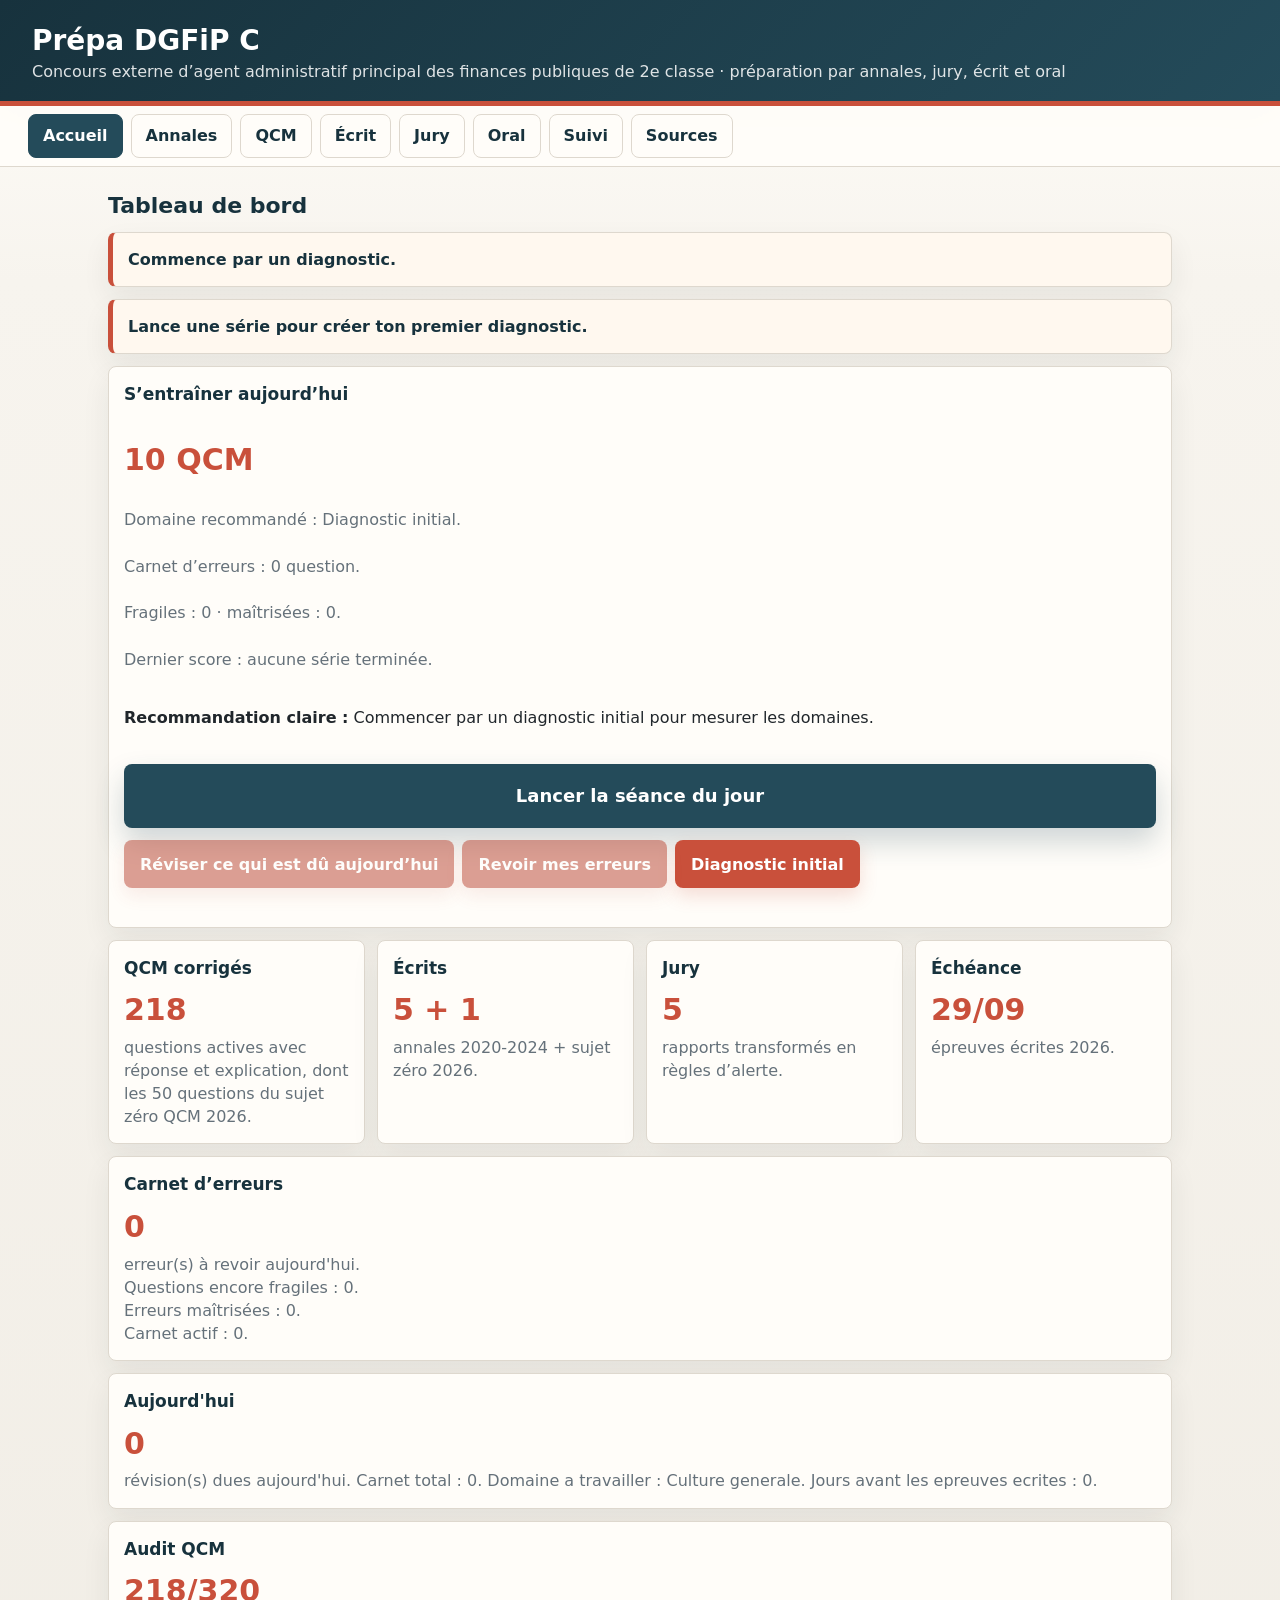
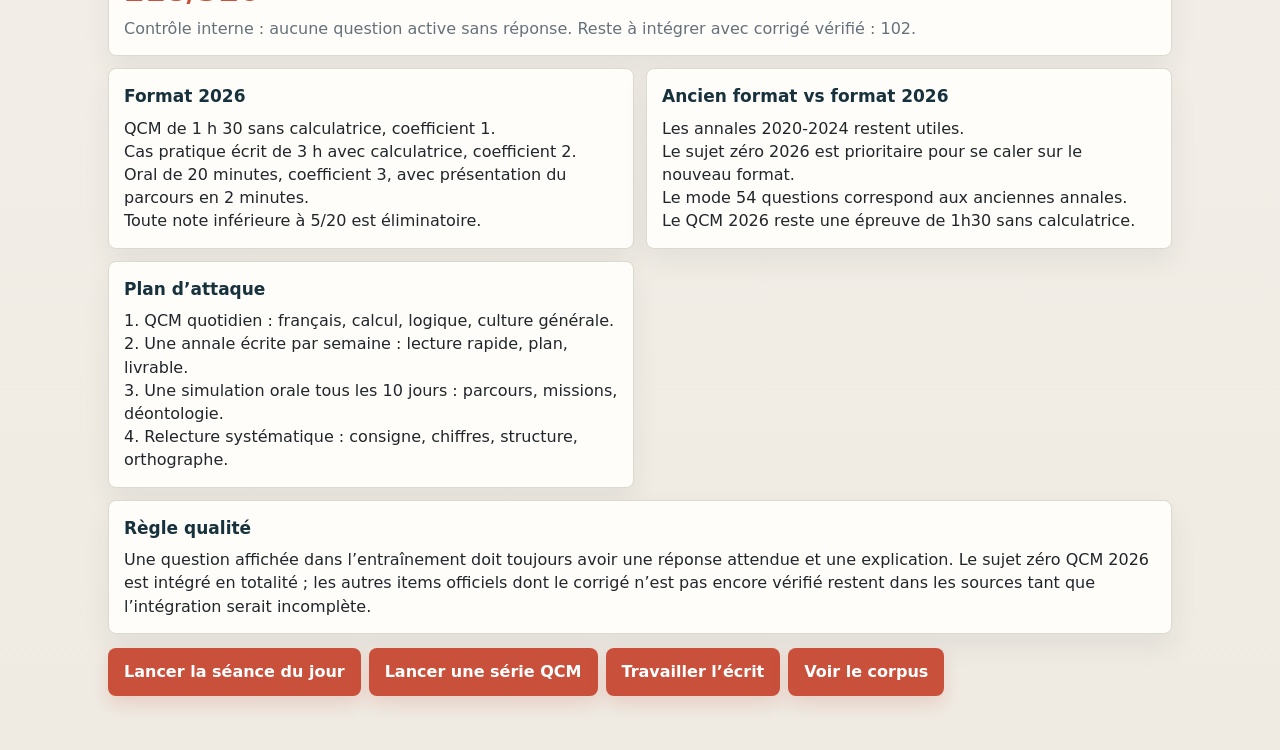
==== commit e864f981: "repassage : amélioreation de l'écrit et de l'oral" ====
--- a/index.html
+++ b/index.html
@@ -4,244 +4,7 @@
   <meta charset="utf-8">
   <meta name="viewport" content="width=device-width, initial-scale=1">
   <title>Prépa DGFiP C</title>
-  <style>
-    :root {
-      --brand: #244b5a;
-      --brand-dark: #17323d;
-      --accent: #c9503b;
-      --accent-soft: #f4ddd5;
-      --paper: #f7f4ee;
-      --surface: #fffdf9;
-      --ink: #20262b;
-      --muted: #65717a;
-      --line: #ded8ce;
-      --ok: #2f7d57;
-      --warn: #a66318;
-      --bad: #b24336;
-    }
-    * { box-sizing: border-box; }
-    body {
-      margin: 0;
-      background: linear-gradient(180deg, #fffdf9 0, var(--paper) 280px, #efebe3 100%);
-      color: var(--ink);
-      font-family: system-ui, -apple-system, BlinkMacSystemFont, "Segoe UI", sans-serif;
-    }
-    header {
-      background: linear-gradient(135deg, var(--brand-dark), var(--brand));
-      color: #fff;
-      padding: 24px clamp(14px, 4vw, 32px) 18px;
-      border-bottom: 5px solid var(--accent);
-      box-shadow: 0 14px 34px rgba(23, 50, 61, .18);
-    }
-    h1, h2, h3 { letter-spacing: 0; }
-    h1 { margin: 0 0 4px; font-size: 28px; }
-    header p { margin: 0; color: rgba(255,255,255,.86); line-height: 1.35; }
-    nav {
-      display: flex;
-      gap: 8px;
-      overflow-x: auto;
-      padding: 8px clamp(10px, 3vw, 28px);
-      background: rgba(255, 253, 249, .96);
-      border-bottom: 1px solid var(--line);
-      position: sticky;
-      top: 0;
-      z-index: 5;
-      backdrop-filter: blur(10px);
-    }
-    button, select {
-      font: inherit;
-    }
-    button {
-      border: 0;
-      border-radius: 8px;
-      min-height: 42px;
-      padding: 10px 13px;
-      background: var(--accent);
-      color: #fff;
-      font-weight: 700;
-      cursor: pointer;
-      box-shadow: 0 8px 18px rgba(201, 80, 59, .18);
-    }
-    button:hover { filter: brightness(.97); }
-    button.primary-action {
-      width: 100%;
-      min-height: 58px;
-      font-size: 18px;
-      background: var(--brand);
-      box-shadow: 0 14px 28px rgba(36, 75, 90, .22);
-    }
-    button:disabled {
-      cursor: not-allowed;
-      opacity: .55;
-      filter: grayscale(.1);
-    }
-    button:focus-visible, select:focus-visible, textarea:focus-visible {
-      outline: 3px solid rgba(201, 80, 59, .28);
-      outline-offset: 2px;
-    }
-    nav button {
-      color: var(--brand-dark);
-      background: var(--surface);
-      border: 1px solid var(--line);
-      white-space: nowrap;
-      box-shadow: none;
-    }
-    nav button.active {
-      color: #fff;
-      background: var(--brand);
-      border-color: var(--brand);
-    }
-    main {
-      max-width: 1120px;
-      margin: 0 auto;
-      padding: 18px clamp(12px, 3vw, 28px) 42px;
-    }
-    h2 { margin: 8px 0 14px; color: var(--brand-dark); font-size: 22px; }
-    h3 { margin: 0 0 8px; color: var(--brand-dark); font-size: 17px; }
-    .grid { display: grid; grid-template-columns: repeat(12, 1fr); gap: 12px; }
-    .card {
-      background: var(--surface);
-      border: 1px solid var(--line);
-      border-radius: 8px;
-      box-shadow: 0 12px 28px rgba(32, 38, 43, .07);
-      padding: 15px;
-      line-height: 1.45;
-      white-space: pre-line;
-    }
-    .card:hover { border-color: #d4c8ba; }
-    .span-3 { grid-column: span 3; }
-    .span-4 { grid-column: span 4; }
-    .span-5 { grid-column: span 5; }
-    .span-6 { grid-column: span 6; }
-    .span-7 { grid-column: span 7; }
-    .span-8 { grid-column: span 8; }
-    .span-12 { grid-column: span 12; }
-    .stat {
-      font-size: 30px;
-      font-weight: 800;
-      color: var(--accent);
-      margin-bottom: 4px;
-    }
-    .muted { color: var(--muted); }
-    .pill {
-      display: inline-block;
-      border-radius: 999px;
-      padding: 6px 10px;
-      margin: 0 6px 6px 0;
-      background: var(--accent-soft);
-      border: 1px solid var(--line);
-      color: var(--brand-dark);
-      font-size: 13px;
-      font-weight: 700;
-    }
-    .toolbar {
-      display: flex;
-      flex-wrap: wrap;
-      gap: 8px;
-      margin-bottom: 12px;
-      align-items: center;
-    }
-    select {
-      min-height: 42px;
-      border-radius: 8px;
-      padding: 8px 12px;
-      background: var(--surface);
-      border: 1px solid var(--line);
-      color: var(--ink);
-    }
-    .choice {
-      width: 100%;
-      margin: 0 0 8px;
-      background: var(--surface);
-      color: var(--brand-dark);
-      border: 1px solid var(--line);
-      text-align: left;
-      font-weight: 400;
-      box-shadow: none;
-    }
-    .choice:hover { border-color: var(--brand); }
-    .question-support {
-      background: #fff;
-      border: 1px solid var(--line);
-      border-radius: 8px;
-      box-shadow: 0 12px 28px rgba(32, 38, 43, .07);
-      padding: 13px 15px 15px;
-      margin: 0 0 12px;
-    }
-    .question-support strong {
-      display: block;
-      color: var(--muted);
-      font-size: 13px;
-      margin-bottom: 8px;
-    }
-    .question-support pre {
-      margin: 0;
-      color: var(--brand-dark);
-      font: 700 16px/1.6 ui-monospace, SFMono-Regular, Consolas, "Liberation Mono", monospace;
-      text-align: center;
-      white-space: pre-wrap;
-    }
-    .correction-steps {
-      display: grid;
-      gap: 8px;
-      white-space: normal;
-    }
-    .correction-steps div {
-      background: var(--paper);
-      border: 1px solid var(--line);
-      border-radius: 8px;
-      padding: 9px 10px;
-    }
-    .progress {
-      height: 10px;
-      background: #e7e1d7;
-      border-radius: 999px;
-      overflow: hidden;
-      margin: 10px 0;
-    }
-    .progress div { height: 100%; background: var(--ok); width: 0%; }
-    textarea {
-      width: 100%;
-      min-height: 260px;
-      border: 1px solid var(--line);
-      border-radius: 8px;
-      padding: 14px;
-      font: inherit;
-      line-height: 1.45;
-      resize: vertical;
-      color: var(--ink);
-      background: var(--surface);
-    }
-    .rubric {
-      display: grid;
-      grid-template-columns: repeat(6, 1fr);
-      gap: 8px;
-      margin-top: 10px;
-    }
-    .rubric div { background: var(--paper); border: 1px solid var(--line); padding: 10px; }
-    .source {
-      display: block;
-      text-decoration: none;
-      color: var(--brand-dark);
-      background: var(--surface);
-      border: 1px solid var(--line);
-      border-radius: 8px;
-      padding: 13px;
-      margin-bottom: 8px;
-      font-weight: 700;
-    }
-    .source:hover { border-color: var(--brand); }
-    label.check {
-      display: block;
-      padding: 10px 0;
-      border-bottom: 1px solid var(--line);
-    }
-    input[type="checkbox"] { transform: scale(1.15); margin-right: 8px; }
-    @media (max-width: 820px) {
-      .span-3, .span-4, .span-5, .span-6, .span-7, .span-8 { grid-column: span 12; }
-      .rubric { grid-template-columns: repeat(2, 1fr); }
-    }
-  </style>
+  <link rel="stylesheet" href="styles.css">
 </head>
 <body>
   <header>
@@ -251,701 +14,6 @@
   <nav id="nav"></nav>
   <main id="app"></main>
 
-  <script>
-    const officialPage = "https://www.economie.gouv.fr/rejoignez-nous/agent-administratif-principal-des-finances-publiques-de-2eme-classe-externe-dgfip";
-    let officialQcmTotal = 320;
-    const qcmUrls = {
-      2024: "https://www.economie.gouv.fr/files/files/directions_services/rejoignez-nous/DGFiP/recrutement-par-concours/categorie-C_brevet/Concours_Commun_C/Annales_et_rapport_de_jury/2025_03_ccc_qcm_metropole2024.pdf",
-      2023: "https://www.economie.gouv.fr/files/files/directions_services/rejoignez-nous/DGFiP/recrutement-par-concours/categorie-C_brevet/Concours_Commun_C/Annales_et_rapport_de_jury/2024_03_qcm_metropole.pdf",
-      2022: "https://www.economie.gouv.fr/files/files/directions_services/rejoignez-nous/DGFiP/recrutement-par-concours/categorie-C_brevet/Concours_Commun_C/Annales_et_rapport_de_jury/2022_ccc_qcm-metro.pdf",
-      2021: "https://www.economie.gouv.fr/files/files/directions_services/rejoignez-nous/DGFiP/recrutement-par-concours/categorie-C_brevet/Concours_Commun_C/Annales_et_rapport_de_jury/2021_ccc_qcm.pdf",
-      2020: "https://www.economie.gouv.fr/files/files/directions_services/rejoignez-nous/DGFiP/recrutement-par-concours/categorie-C_brevet/Concours_Commun_C/Annales_et_rapport_de_jury/2020_ccc_qcm.pdf"
-    };
-    const correctionUrls = {
-      2023: "https://monconcoursdgfip.fr/correction-qcm-concours-commun-categorie-c-2023/",
-      2022: "https://monconcoursdgfip.fr/correction-qcm-concours-commun-categorie-c-2022/",
-      2021: "https://monconcoursdgfip.fr/correction-qcm-concours-commun-categorie-c-2021/",
-      2020: "https://monconcoursdgfip.fr/correction-qcm-concours-commun-categorie-c-2020/"
-    };
-    const ecritUrls = {
-      2024: officialPage,
-      2023: "https://www.economie.gouv.fr/files/files/directions_services/rejoignez-nous/DGFiP/recrutement-par-concours/categorie-C_brevet/Concours_Commun_C/Annales_et_rapport_de_jury/2024_03__sujet%20admissibilite.pdf",
-      2022: "https://www.economie.gouv.fr/files/files/directions_services/rejoignez-nous/DGFiP/recrutement-par-concours/categorie-C_brevet/Concours_Commun_C/Annales_et_rapport_de_jury/2022_ccc_epreuve_admissibilite.pdf",
-      2021: "https://www.economie.gouv.fr/files/files/directions_services/rejoignez-nous/DGFiP/recrutement-par-concours/categorie-C_brevet/Concours_Commun_C/Annales_et_rapport_de_jury/2021_ccc_epreuve_admissibilite.pdf",
-      2020: "https://www.economie.gouv.fr/files/files/directions_services/rejoignez-nous/DGFiP/recrutement-par-concours/categorie-C_brevet/Concours_Commun_C/Annales_et_rapport_de_jury/2020_ccc_epreuve_admissibilite.pdf"
-    };
-    const reportUrls = {
-      2024: "https://www.economie.gouv.fr/files/files/directions_services/rejoignez-nous/DGFiP/recrutement-par-concours/categorie-C_brevet/Concours_Commun_C/Annales_et_rapport_de_jury/2025_03_ccc_rapport_jury_2024_administratif.pdf",
-      2023: "https://www.economie.gouv.fr/files/files/directions_services/rejoignez-nous/DGFiP/recrutement-par-concours/categorie-C_brevet/Concours_Commun_C/Annales_et_rapport_de_jury/2024_03_rapport%20jury_ccc_2023_Adm.pdf",
-      2022: "https://www.economie.gouv.fr/files/files/directions_services/rejoignez-nous/DGFiP/recrutement-par-concours/categorie-C_brevet/Concours_Commun_C/Annales_et_rapport_de_jury/2022_ccc_rapport_jury.pdf",
-      2021: "https://www.economie.gouv.fr/files/files/directions_services/rejoignez-nous/DGFiP/recrutement-par-concours/categorie-C_brevet/Concours_Commun_C/Annales_et_rapport_de_jury/2021_ccc_rapport_jury.pdf",
-      2020: "https://www.economie.gouv.fr/files/files/directions_services/rejoignez-nous/DGFiP/recrutement-par-concours/categorie-C_brevet/Concours_Commun_C/Annales_et_rapport_de_jury/2020_ccc_rapport_jury.pdf"
-    };
-    const zero = {
-      qcm: "https://rejoindrelesfinancespubliques.economie.gouv.fr//files/files/concours/Sujets_zero/CCC%20-%202026%20-%20Sujet%20test%20-%20%C3%89preuve%20de%20pr%C3%A9admissibilit%C3%A9.pdf",
-      ecrit: "https://rejoindrelesfinancespubliques.economie.gouv.fr/files/files/concours/Sujets_zero/CCC%20-%202026%20-%20sujet%20test%20-%20admissibilit%C3%A9.pdf"
-    };
-
-    let annales = [];
-
-    let qcm = [];
-
-    let subjects = [];
-
-    let juryRules = [];
-
-    let oralQuestions = [];
-
-    const tabs = ["Accueil", "Annales", "QCM", "Écrit", "Jury", "Oral", "Suivi", "Sources"];
-    let currentTab = "Accueil";
-    let quiz = { list: [], index: 0, score: 0, answers: [] };
-    let selectedSubject = 0;
-    let activeQuizMode = "Libre";
-    let sourceItems = null;
-    let corpusLoadError = null;
-    const domains = ["Tous les domaines", "Maths et logique", "Francais", "Histoire-geographie", "EMC et institutions", "Numerique", "MEF / DGFiP / DGDDI", "Actualite", "Culture generale"];
-    const quizModes = ["Libre", "Diagnostic initial", "Serie courte 10 min", "Mode examen 54", "Sujet zero 2026", "Annale complete", "Faiblesses du jour", "Carnet d'erreurs"];
-    const app = document.querySelector("#app");
-    const nav = document.querySelector("#nav");
-
-    function q(year, category, prompt, choices, answer, explanation, supportRows = [], correctionSteps = []) {
-      return { year, category, prompt, choices, answer, explanation, supportRows, correctionSteps };
-    }
-    function applyCorpus(corpus) {
-      officialQcmTotal = corpus.officialQcmTotal || officialQcmTotal;
-      qcm = (corpus.questions || []).map(item => ({
-        year: item.year,
-        id: item.id,
-        category: item.category,
-        prompt: item.prompt,
-        choices: item.choices || [],
-        answer: item.answer,
-        explanation: item.explanation,
-        domain: item.domain,
-        tags: item.tags || [],
-        supportRows: item.supportRows || [],
-        correctionSteps: item.correctionSteps || [],
-        verificationLevel: item.verificationLevel || "",
-        sourceType: item.sourceType || "",
-        difficulty: item.difficulty || "",
-        skill: item.skill || "",
-        subskill: item.subskill || "",
-        estimatedTimeSeconds: item.estimatedTimeSeconds || 90
-      }));
-      annales = corpus.annales || annales;
-      subjects = corpus.writtenSubjects || subjects;
-      juryRules = (corpus.juryRules || juryRules).map(item => Array.isArray(item) ? item : [item.title, item.body]);
-      oralQuestions = corpus.oralQuestions || oralQuestions;
-      sourceItems = corpus.sources || sourceItems;
-    }
-    async function loadCorpus() {
-      try {
-        const response = await fetch("public_sources/corpus.json", { cache: "no-store" });
-        if (!response.ok) throw new Error(`HTTP ${response.status}`);
-        applyCorpus(await response.json());
-      } catch (error) {
-        corpusLoadError = error;
-        console.warn("Impossible de charger public_sources/corpus.json", error);
-      }
-      render();
-    }
-    function setTab(tab) {
-      currentTab = tab;
-      render();
-    }
-    function card(title, body = "", extra = "") {
-      return `<section class="card ${extra}"><h3>${escapeHtml(title)}</h3>${body}</section>`;
-    }
-    function questionSupport(item) {
-      if (!item.supportRows || !item.supportRows.length) return "";
-      return `<section class="question-support"><strong>Support</strong><pre>${item.supportRows.map(escapeHtml).join("\n")}</pre></section>`;
-    }
-    function questionBlock(item) {
-      return `${card(item.prompt)}${questionSupport(item)}`;
-    }
-    function correctionBlock(item) {
-      if (!item.correctionSteps || !item.correctionSteps.length) return escapeHtml(item.explanation);
-      return `<div class="correction-steps">${item.correctionSteps.map(step => `<div>${escapeHtml(step)}</div>`).join("")}</div>`;
-    }
-    function escapeHtml(value) {
-      return String(value).replace(/[&<>"']/g, m => ({ "&": "&amp;", "<": "&lt;", ">": "&gt;", '"': "&quot;", "'": "&#039;" }[m]));
-    }
-    function pct(value, total) {
-      return total ? Math.round(value * 100 / total) : 0;
-    }
-    function normalizeText(value) {
-      return String(value).toLowerCase().normalize("NFD").replace(/[\u0300-\u036f]/g, "");
-    }
-    function domainOf(item) {
-      if (item.domain) return item.domain;
-      const c = normalizeText(item.category);
-      if (/calcul|mathem|equation|fraction|pourcentage|statistique|probabilite|geometrie|volume|vitesse|arithmetique|proportionnalite|moyenne|radicaux|nombres|raisonnement|suite|logique|codage|anagrammes/.test(c)) return "Maths et logique";
-      if (/orthographe|accord|grammaire|conjugaison|vocabulaire|expression|genre|figure/.test(c)) return "Francais";
-      if (/histoire|geographie|geopolitique/.test(c)) return "Histoire-geographie";
-      if (/enseignement|civique|institution|union europeenne|administration|administratif/.test(c)) return "EMC et institutions";
-      if (/numerique/.test(c)) return "Numerique";
-      if (/mef|dgfip|dgddi|douane|douanes|missions/.test(c)) return "MEF / DGFiP / DGDDI";
-      if (/actualite/.test(c)) return "Actualite";
-      return "Culture generale";
-    }
-    function questionId(item) {
-      if (item.id) return item.id;
-      return `${item.year}|${item.category}|${item.prompt}`.replace(/\W+/g, "_").slice(0, 120);
-    }
-    function loadJson(key, fallback) {
-      try { return JSON.parse(localStorage.getItem(key) || JSON.stringify(fallback)); } catch { return fallback; }
-    }
-    function addDays(days) {
-      return Date.now() + days * 86400000;
-    }
-    function reviewCards() {
-      const cards = loadJson("dgfipReviewCards", {});
-      const legacyMisses = loadJson("dgfipMisses", {});
-      const legacyDue = loadJson("dgfipDue", {});
-      let changed = false;
-      Object.entries(legacyMisses).forEach(([id, failures]) => {
-        if ((failures || 0) > 0 && !cards[id]) {
-          cards[id] = {
-            attempts: failures,
-            successes: 0,
-            failures,
-            consecutiveSuccesses: 0,
-            lastAttemptAt: null,
-            nextReviewAt: legacyDue[id] || Date.now(),
-            mastery: "fragile"
-          };
-          changed = true;
-        }
-      });
-      if (changed) localStorage.setItem("dgfipReviewCards", JSON.stringify(cards));
-      return cards;
-    }
-    function saveReviewCards(cards) {
-      localStorage.setItem("dgfipReviewCards", JSON.stringify(cards));
-    }
-    function reviewCard(item) {
-      return reviewCards()[questionId(item)] || null;
-    }
-    function isMistake(item) {
-      const card = reviewCard(item);
-      return !!card && card.failures > 0 && card.mastery !== "mastered";
-    }
-    function isDueMistake(item) {
-      const card = reviewCard(item);
-      return !!card && card.failures > 0 && card.mastery !== "mastered" && (card.nextReviewAt || 0) <= Date.now();
-    }
-    function mistakeQuestions() {
-      return qcm.filter(isMistake);
-    }
-    function dueMistakeQuestions() {
-      return qcm.filter(isDueMistake);
-    }
-    function masteredMistakeQuestions() {
-      return qcm.filter(item => reviewCard(item)?.mastery === "mastered");
-    }
-    function fragileMistakeQuestions() {
-      return qcm.filter(item => {
-        const card = reviewCard(item);
-        return card && card.failures > 0 && ["new", "fragile", "review_tomorrow"].includes(card.mastery);
-      });
-    }
-    function reviewStats() {
-      return {
-        due: dueMistakeQuestions().length,
-        mastered: masteredMistakeQuestions().length,
-        fragile: fragileMistakeQuestions().length,
-        total: mistakeQuestions().length
-      };
-    }
-    function recordQuestion(item, ok) {
-      const cards = reviewCards();
-      const stats = loadJson("dgfipDomainStats", {});
-      const domain = domainOf(item);
-      const id = questionId(item);
-      const existing = cards[id] || {
-        attempts: 0,
-        successes: 0,
-        failures: 0,
-        consecutiveSuccesses: 0,
-        lastAttemptAt: null,
-        nextReviewAt: Date.now(),
-        mastery: "new"
-      };
-      stats[domain] = stats[domain] || { attempts: 0, correct: 0 };
-      stats[domain].attempts += 1;
-      existing.attempts += 1;
-      existing.lastAttemptAt = Date.now();
-      if (ok) {
-        stats[domain].correct += 1;
-        existing.successes += 1;
-        existing.consecutiveSuccesses += 1;
-        if (existing.failures > 0 && existing.consecutiveSuccesses >= 3) {
-          existing.mastery = "mastered";
-          existing.nextReviewAt = addDays(30);
-        } else if (existing.failures > 0 && existing.consecutiveSuccesses >= 2) {
-          existing.mastery = "review_7_days";
-          existing.nextReviewAt = addDays(7);
-        } else if (existing.failures > 0) {
-          existing.mastery = "review_3_days";
-          existing.nextReviewAt = addDays(3);
-        }
-      } else {
-        existing.failures += 1;
-        existing.consecutiveSuccesses = 0;
-        existing.mastery = "fragile";
-        existing.nextReviewAt = addDays(1);
-      }
-      cards[id] = existing;
-      saveReviewCards(cards);
-      localStorage.setItem("dgfipDomainStats", JSON.stringify(stats));
-    }
-    function weakestDomain() {
-      const stats = loadJson("dgfipDomainStats", {});
-      let weakest = domains.find(d => d !== "Tous les domaines");
-      let low = 101;
-      let hasStats = false;
-      domains.filter(d => d !== "Tous les domaines").forEach(domain => {
-        const s = stats[domain];
-        if (!s || !s.attempts) {
-          if (!hasStats) weakest = domain;
-          return;
-        }
-        hasStats = true;
-        const rate = pct(s.correct, s.attempts);
-        if (rate < low) { low = rate; weakest = domain; }
-      });
-      return weakest;
-    }
-    function domainStatsHtml() {
-      const stats = loadJson("dgfipDomainStats", {});
-      const rows = domains.filter(d => d !== "Tous les domaines" && stats[d]?.attempts)
-        .map(d => `${escapeHtml(d)} : ${stats[d].correct}/${stats[d].attempts} (${pct(stats[d].correct, stats[d].attempts)}%)`);
-      return rows.length ? rows.join("\n") : "Aucune statistique par domaine pour l'instant.";
-    }
-    function hasDomainStats() {
-      const stats = loadJson("dgfipDomainStats", {});
-      return domains.some(d => d !== "Tous les domaines" && stats[d]?.attempts);
-    }
-    function lastScore() {
-      return loadJson("dgfipScores", [])[0] || null;
-    }
-    function recommendedDomain() {
-      return hasDomainStats() ? weakestDomain() : "Diagnostic initial";
-    }
-    function todayRecommendation() {
-      if (!hasDomainStats()) return "Commencer par un diagnostic initial pour mesurer les domaines.";
-      if (dueMistakeQuestions().length) return "Revoir les erreurs dues puis compléter avec le sujet zéro 2026.";
-      if (mistakeQuestions().length) return "Réactiver le carnet d'erreurs et renforcer le domaine faible.";
-      return `Faire 10 questions ciblées sur ${weakestDomain()} avec priorité au sujet zéro 2026.`;
-    }
-    function takeUnique(target, source, limit = Infinity) {
-      const seen = new Set(target.map(questionId));
-      for (const item of source) {
-        const id = questionId(item);
-        if (seen.has(id)) continue;
-        target.push(item);
-        seen.add(id);
-        if (target.length >= limit) break;
-      }
-    }
-    function reliableFirst(list) {
-      return [...list].sort((a, b) => {
-        const score = item => (item.verificationLevel === "official_correction" ? 0 : item.sourceType === "official_zero_2026" ? 1 : item.verificationLevel === "manual_verified" ? 2 : 3);
-        return score(a) - score(b);
-      });
-    }
-    function diagnosticFirst(list) {
-      const difficultyScore = item => item.difficulty === "easy" ? 0 : item.difficulty === "medium" ? 1 : 2;
-      return reliableFirst(list).sort((a, b) => difficultyScore(a) - difficultyScore(b));
-    }
-    function isDiagnosticMode() {
-      return activeQuizMode === "Diagnostic initial";
-    }
-    function buildDailySessionQuestions() {
-      const selected = [];
-      const statsExist = hasDomainStats();
-      const weak = weakestDomain();
-      const mistakes = reliableFirst([...dueMistakeQuestions(), ...mistakeQuestions()]);
-      takeUnique(selected, mistakes, Math.min(3, mistakes.length));
-
-      const zero2026 = reliableFirst(qcm.filter(item => item.sourceType === "official_zero_2026" || String(item.year) === "2026"));
-      if (statsExist) {
-        takeUnique(selected, zero2026.filter(item => domainOf(item) === weak), 7);
-        takeUnique(selected, reliableFirst(qcm.filter(item => domainOf(item) === weak)), 7);
-      } else {
-        for (const domain of domains.filter(d => d !== "Tous les domaines")) {
-          takeUnique(selected, zero2026.filter(item => domainOf(item) === domain), Math.min(10, selected.length + 1));
-        }
-      }
-      takeUnique(selected, zero2026, 10);
-      takeUnique(selected, reliableFirst(qcm), 10);
-      return selected.slice(0, 10);
-    }
-    function pickDailyJuryRule() {
-      if (!juryRules.length) return null;
-      return juryRules[new Date().getDate() % juryRules.length];
-    }
-    function pickDailyOralQuestion() {
-      if (!oralQuestions.length) return "";
-      return oralQuestions[new Date().getDate() % oralQuestions.length];
-    }
-    function startDailySession() {
-      activeQuizMode = "Séance du jour";
-      const list = buildDailySessionQuestions();
-      quiz = { list, index: 0, score: 0, answers: [] };
-      renderQuestion();
-    }
-    function startInitialDiagnostic() {
-      activeQuizMode = "Diagnostic initial";
-      quiz = { list: buildInitialDiagnostic(qcm), index: 0, score: 0, answers: [] };
-      renderQuestion();
-    }
-    function daysUntil(dateText) {
-      const [d, m, y] = dateText.split("/").map(Number);
-      return Math.max(0, Math.ceil((new Date(y, m - 1, d) - new Date()) / 86400000));
-    }
-    function qcmIssues() {
-      return qcm.filter(item => !item.prompt || !item.explanation || !Array.isArray(item.choices) || item.choices.length !== 4 || item.answer < 0 || item.answer >= item.choices.length);
-    }
-    function auditText() {
-      const issues = qcmIssues().length;
-      return issues === 0
-        ? "Contrôle interne : aucune question active sans réponse."
-        : `Contrôle interne : ${issues} question(s) à corriger avant entraînement.`;
-    }
-    function saveScore(score, total) {
-      const history = JSON.parse(localStorage.getItem("dgfipScores") || "[]");
-      history.unshift({ score, total, mode: activeQuizMode, at: new Date().toLocaleString("fr-FR") });
-      localStorage.setItem("dgfipScores", JSON.stringify(history.slice(0, 10)));
-    }
-    function renderNav() {
-      nav.innerHTML = tabs.map(t => `<button class="${t === currentTab ? "active" : ""}" onclick="setTab('${t}')">${t}</button>`).join("");
-    }
-    function render() {
-      renderNav();
-      if (currentTab === "Annales") return renderAnnales();
-      if (currentTab === "QCM") return renderQcmHome();
-      if (currentTab === "Écrit") return renderWritten();
-      if (currentTab === "Jury") return renderJury();
-      if (currentTab === "Oral") return renderOral();
-      if (currentTab === "Suivi") return renderProgress();
-      if (currentTab === "Sources") return renderSources();
-      renderHome();
-    }
-    function renderHome() {
-      if (!qcm.length) {
-        app.innerHTML = `<h2>Corpus JSON requis</h2>${card("Chargement impossible", `La preview web attend public_sources/corpus.json. Double-cliquez plutot sur ouvrir-preview.bat a la racine du projet. Le navigateur bloque souvent le chargement du JSON quand la page est ouverte directement en file://.\n\nDetail : ${escapeHtml(corpusLoadError?.message || "corpus absent")}`)}`;
-        return;
-      }
-      const last = lastScore();
-      const mistakes = mistakeQuestions().length;
-      const due = dueMistakeQuestions().length;
-      const reviews = reviewStats();
-      app.innerHTML = `
-        <h2>Tableau de bord</h2>
-        <div class="grid">
-          ${card("S’entraîner aujourd’hui", `
-            <div class="stat">10 QCM</div>
-            <div class="muted">Domaine recommandé : ${escapeHtml(recommendedDomain())}.</div>
-            <div class="muted">Carnet d’erreurs : ${mistakes} question${mistakes > 1 ? "s" : ""}${due ? `, dont ${due} due${due > 1 ? "s" : ""} aujourd’hui` : ""}.</div>
-            <div class="muted">Fragiles : ${reviews.fragile} · maîtrisées : ${reviews.mastered}.</div>
-            <div class="muted">Dernier score : ${last ? `${last.score}/${last.total} (${last.mode || "QCM"})` : "aucune série terminée"}.</div>
-            <div style="margin:12px 0">${escapeHtml(todayRecommendation())}</div>
-            <button class="primary-action" onclick="startDailySession()">Lancer la séance du jour</button>
-            <div class="toolbar" style="margin:12px 0 0">
-              <button onclick="startDueReview()" ${due ? "" : "disabled"}>Réviser ce qui est dû aujourd’hui</button>
-              <button onclick="startMistakeQuiz()" ${mistakes ? "" : "disabled"}>Revoir mes erreurs</button>
-              ${hasDomainStats() ? "" : `<button onclick="startInitialDiagnostic()">Diagnostic initial</button>`}
-            </div>
-          `, "span-12")}
-          ${card("QCM corrigés", `<div class="stat">${qcm.length}</div><div class="muted">questions actives avec réponse et explication, dont les 50 questions du sujet zéro QCM 2026.</div>`, "span-3")}
-          ${card("Écrits", `<div class="stat">5 + 1</div><div class="muted">annales 2020-2024 + sujet zéro 2026.</div>`, "span-3")}
-          ${card("Jury", `<div class="stat">5</div><div class="muted">rapports transformés en règles d’alerte.</div>`, "span-3")}
-          ${card("Échéance", `<div class="stat">29/09</div><div class="muted">épreuves écrites 2026.</div>`, "span-3")}
-          ${card("Carnet d’erreurs", `<div class="stat">${reviews.due}</div><div class="muted">erreur(s) à revoir aujourd'hui.\nQuestions encore fragiles : ${reviews.fragile}.\nErreurs maîtrisées : ${reviews.mastered}.\nCarnet actif : ${reviews.total}.</div>`, "span-12")}
-          ${card("Aujourd'hui", `<div class="stat">${dueMistakeQuestions().length}</div><div class="muted">révision(s) dues aujourd'hui. Carnet total : ${mistakeQuestions().length}. Domaine a travailler : ${escapeHtml(weakestDomain())}. Jours avant les epreuves ecrites : ${daysUntil("29/09/2026")}.</div>`, "span-12")}
-          ${card("Audit QCM", `<div class="stat">${qcm.length}/${officialQcmTotal}</div><div class="muted">${auditText()} Reste à intégrer avec corrigé vérifié : ${Math.max(0, officialQcmTotal - qcm.length)}.</div>`, "span-12")}
-          ${card("Format 2026", `QCM de 1 h 30 sans calculatrice, coefficient 1.\nCas pratique écrit de 3 h avec calculatrice, coefficient 2.\nOral de 20 minutes, coefficient 3, avec présentation du parcours en 2 minutes.\nToute note inférieure à 5/20 est éliminatoire.`, "span-6")}
-          ${card("Plan d’attaque", `1. QCM quotidien : français, calcul, logique, culture générale.\n2. Une annale écrite par semaine : lecture rapide, plan, livrable.\n3. Une simulation orale tous les 10 jours : parcours, missions, déontologie.\n4. Relecture systématique : consigne, chiffres, structure, orthographe.`, "span-6")}
-          ${card("Règle qualité", `Une question affichée dans l’entraînement doit toujours avoir une réponse attendue et une explication. Le sujet zéro QCM 2026 est intégré en totalité ; les autres items officiels dont le corrigé n’est pas encore vérifié restent dans les sources tant que l’intégration serait incomplète.`, "span-12")}
-        </div>
-        <div class="toolbar" style="margin-top:14px">
-          <button onclick="startDailySession()">Lancer la séance du jour</button>
-          <button onclick="setTab('QCM')">Lancer une série QCM</button>
-          <button onclick="setTab('Écrit')">Travailler l’écrit</button>
-          <button onclick="setTab('Annales')">Voir le corpus</button>
-        </div>`;
-    }
-    function renderAnnales() {
-      app.innerHTML = `<h2>Corpus d’annales utilisé</h2><div class="grid">${
-        annales.map(a => card(`${a.year} · ${a.title}`, `<span class="pill">QCM</span> ${escapeHtml(a.qcm)}\n<span class="pill">Écrit</span> ${escapeHtml(a.ecrit)}\n<span class="pill">Jury</span> ${escapeHtml(a.jury)}\n\n${a.skills.map(s => `<span class="pill">${escapeHtml(s)}</span>`).join(" ")}`, "span-6")).join("")
-      }</div>`;
-    }
-    function renderQcmHome() {
-      const years = ["Toutes", ...new Set(qcm.map(q => q.year))];
-      const cats = ["Toutes", ...new Set(qcm.map(q => q.category))];
-      app.innerHTML = `<h2>Entraînement QCM</h2>
-        <div class="card">
-          <div class="toolbar">
-            <select id="mode">${quizModes.map(m => `<option>${m}</option>`).join("")}</select>
-            <select id="domain">${domains.map(d => `<option>${d}</option>`).join("")}</select>
-            <select id="year">${years.map(y => `<option>${y}</option>`).join("")}</select>
-            <select id="cat">${cats.map(c => `<option>${c}</option>`).join("")}</select>
-            <select id="size"><option>10</option><option>20</option><option>50</option><option>54</option><option>Toutes</option></select>
-            <button onclick="startQuiz()">Démarrer</button>
-            ${dueMistakeQuestions().length ? `<button onclick="startDueReview()">Réviser ce qui est dû aujourd’hui (${dueMistakeQuestions().length})</button>` : ""}
-            ${mistakeQuestions().length ? `<button onclick="startMistakeQuiz()">Carnet d'erreurs${dueMistakeQuestions().length ? ` (${dueMistakeQuestions().length})` : ""}</button>` : ""}
-          </div>
-          <div class="muted">Banque corrigee par domaines officiels. ${auditText()} Carnet d'erreurs : ${mistakeQuestions().length}. Domaine faible : ${escapeHtml(weakestDomain())}.</div>
-        </div>
-        <div class="grid">${summaryByDomain().map(s => card(s.name, `<div class="stat">${s.count}</div><div class="muted">${escapeHtml(s.rate)}</div>`, "span-3")).join("")}</div>`;
-    }
-    function summaryByDomain() {
-      const map = {};
-      qcm.forEach(item => map[domainOf(item)] = (map[domainOf(item)] || 0) + 1);
-      const stats = loadJson("dgfipDomainStats", {});
-      return Object.entries(map).map(([name, count]) => {
-        const s = stats[name];
-        return { name, count, rate: s?.attempts ? `${s.correct}/${s.attempts} bonnes reponses (${pct(s.correct, s.attempts)}%)` : "pas encore travaille" };
-      });
-    }
-    function startQuiz() {
-      const mode = document.querySelector("#mode").value;
-      const domain = document.querySelector("#domain").value;
-      const y = document.querySelector("#year").value;
-      const c = document.querySelector("#cat").value;
-      const size = document.querySelector("#size").value;
-      activeQuizMode = mode;
-      let list = qcm.filter(item => (y === "Toutes" || String(item.year) === y) && (c === "Toutes" || item.category === c) && (domain === "Tous les domaines" || domainOf(item) === domain));
-      if (mode === "Carnet d'erreurs") list = dueMistakeQuestions().length ? dueMistakeQuestions() : mistakeQuestions();
-      if (mode === "Faiblesses du jour") list = qcm.filter(item => domainOf(item) === weakestDomain());
-      if (mode === "Sujet zero 2026") list = list.filter(item => String(item.year) === "2026");
-      if (mode === "Annale complete") list = list.filter(item => String(item.year) === (y === "Toutes" ? "2024" : y));
-      if (mode === "Diagnostic initial") list = buildInitialDiagnostic(list);
-      list = list.sort(() => Math.random() - .5);
-      const plannedSize = mode === "Diagnostic initial" ? 20 : mode === "Serie courte 10 min" ? 10 : mode === "Mode examen 54" || mode === "Annale complete" ? 54 : mode === "Sujet zero 2026" ? 50 : mode === "Faiblesses du jour" || mode === "Carnet d'erreurs" ? 20 : size === "Toutes" ? 0 : Number(size);
-      if (plannedSize) list = list.slice(0, plannedSize);
-      if (!list.length) {
-        app.innerHTML = `<h2>Entraînement QCM</h2>${card("Aucune question disponible", "Aucune question corrigée ne correspond à ces filtres. Élargissez l’année ou la catégorie.")}<button onclick="renderQcmHome()">Retour aux filtres</button>`;
-        return;
-      }
-      quiz = { list, index: 0, score: 0, answers: [] };
-      renderQuestion();
-    }
-    function balancedDiagnostic(list) {
-      return buildInitialDiagnostic(list);
-    }
-    function buildInitialDiagnostic(list) {
-      const out = [];
-      const easyMedium = list.filter(item => item.difficulty !== "hard");
-      const source = easyMedium.length >= 20 ? easyMedium : list;
-      domains.filter(d => d !== "Tous les domaines").forEach(domain => {
-        takeUnique(out, diagnosticFirst(source.filter(item => domainOf(item) === domain)), Math.min(20, out.length + 3));
-      });
-      takeUnique(out, diagnosticFirst(source), 20);
-      return (out.length ? out : source).slice(0, 20);
-    }
-    function startMistakeQuiz() {
-      activeQuizMode = "Carnet d'erreurs";
-      const list = dueMistakeQuestions().length ? dueMistakeQuestions() : mistakeQuestions();
-      quiz = { list: list.sort(() => Math.random() - .5).slice(0, 20), index: 0, score: 0, answers: [] };
-      renderQuestion();
-    }
-    function startDueReview() {
-      activeQuizMode = "Révisions dues";
-      const list = dueMistakeQuestions();
-      quiz = { list: list.sort(() => Math.random() - .5).slice(0, 20), index: 0, score: 0, answers: [] };
-      renderQuestion();
-    }
-    function renderQuestion() {
-      if (!quiz.list.length) return renderQcmHome();
-      if (quiz.index >= quiz.list.length) {
-        saveScore(quiz.score, quiz.list.length);
-        if (isDiagnosticMode()) return renderDiagnosticResult();
-        const scorePct = pct(quiz.score, quiz.list.length);
-        const misses = quiz.answers.filter(a => !a.ok);
-        const missDomains = [...new Set(misses.map(a => domainOf(a.item)))].join(", ") || "aucun";
-        const dailyJury = activeQuizMode === "Séance du jour" ? pickDailyJuryRule() : null;
-        const dailyOral = activeQuizMode === "Séance du jour" ? pickDailyOralQuestion() : "";
-        const dailyFollowup = activeQuizMode === "Séance du jour"
-          ? `${dailyJury ? card("Règle de jury à lire", `<strong>${escapeHtml(dailyJury[0])}</strong>\n${escapeHtml(dailyJury[1])}`) : ""}${dailyOral ? card("Question orale à répondre à voix haute", escapeHtml(dailyOral)) : ""}<button onclick="startDailySession()">Relancer une séance du jour</button>`
-          : "";
-        app.innerHTML = `<h2>Résultat</h2>${card("Score", `<div class="stat">${quiz.score}/${quiz.list.length}</div><div class="progress"><div style="width:${scorePct}%"></div></div>${scorePct >= 80 ? "Très solide. Passez en mode examen complet." : scorePct >= 60 ? "Base correcte. Reprenez les domaines perdus." : "Priorité aux fondamentaux et aux erreurs récurrentes."}\n\nMode : ${escapeHtml(activeQuizMode)}\nErreurs de la serie : ${misses.length}\nDomaines a revoir : ${escapeHtml(missDomains)}`)}${dailyFollowup}<button onclick="renderQcmHome()">Nouvelle série</button>${mistakeQuestions().length ? `<button onclick="startMistakeQuiz()">Revoir le carnet d'erreurs</button>` : ""}`;
-        return;
-      }
-      const item = quiz.list[quiz.index];
-      app.innerHTML = `<h2>Question ${quiz.index + 1}/${quiz.list.length}</h2>
-        <span class="pill">${item.year}</span><span class="pill">${escapeHtml(domainOf(item))}</span><span class="pill">${escapeHtml(item.category)}</span>
-        ${questionBlock(item)}
-        ${item.choices.map((choice, i) => `<button class="choice" onclick="answer(${i})">${i + 1}. ${escapeHtml(choice)}</button>`).join("")}
-        ${isDiagnosticMode() ? `<button class="choice" onclick="skipQuestion()">Je ne sais pas / passer</button><div class="muted">Diagnostic initial : les corrections seront affichées à la fin.</div>` : ""}`;
-    }
-    function answer(choice) {
-      const item = quiz.list[quiz.index];
-      const ok = choice === item.answer;
-      if (ok) quiz.score++;
-      recordQuestion(item, ok);
-      quiz.answers.push({ item, choice, ok });
-      if (isDiagnosticMode()) {
-        quiz.index++;
-        renderQuestion();
-        return;
-      }
-      app.innerHTML = `<h2>${ok ? "Bonne réponse" : "À revoir"}</h2>
-        ${card(item.prompt, `Votre réponse : ${escapeHtml(item.choices[choice])}\nRéponse attendue : ${escapeHtml(item.choices[item.answer])}`)}
-        ${questionSupport(item)}
-        ${card("Correction", correctionBlock(item))}
-        ${ok ? "" : errorReasonHtml(item)}
-        <button onclick="quiz.index++;renderQuestion()">Question suivante</button>`;
-    }
-    function skipQuestion() {
-      const item = quiz.list[quiz.index];
-      recordQuestion(item, false);
-      saveErrorReason(questionId(item), "Question non répondue");
-      quiz.answers.push({ item, choice: null, ok: false, reason: "Question non répondue" });
-      quiz.index++;
-      renderQuestion();
-    }
-    function diagnosticDomainRows() {
-      const stats = {};
-      quiz.answers.forEach(answer => {
-        const domain = domainOf(answer.item);
-        stats[domain] = stats[domain] || { total: 0, correct: 0 };
-        stats[domain].total += 1;
-        if (answer.ok) stats[domain].correct += 1;
-      });
-      return Object.entries(stats).map(([domain, values]) => ({ domain, ...values, rate: pct(values.correct, values.total) }))
-        .sort((a, b) => a.rate - b.rate);
-    }
-    function renderDiagnosticResult() {
-      const rows = diagnosticDomainRows();
-      const weakest = rows[0]?.domain || weakestDomain();
-      const scorePct = pct(quiz.score, quiz.list.length);
-      const misses = quiz.answers.filter(answer => !answer.ok);
-      const domainHtml = rows.map(row => `<div><strong>${escapeHtml(row.domain)}</strong><br>${row.correct}/${row.total} (${row.rate}%)</div>`).join("");
-      const recommendation = scorePct >= 80
-        ? `Diagnostic solide. Entretiens le rythme avec la séance du jour et une simulation écrite courte.`
-        : `Priorité : travailler ${weakest} aujourd’hui, puis refaire les erreurs du diagnostic demain.`;
-      const missedHtml = misses.length
-        ? misses.map(answer => card(answer.item.prompt, `
-            <span class="pill">${escapeHtml(domainOf(answer.item))}</span>
-            <div>Votre réponse : ${answer.choice === null ? "Question non répondue" : escapeHtml(answer.item.choices[answer.choice])}</div>
-            <div>Réponse attendue : ${escapeHtml(answer.item.choices[answer.item.answer])}</div>
-            <div>${correctionBlock(answer.item)}</div>
-            ${errorReasonHtml(answer.item, answer.reason || "")}
-          `)).join("")
-        : card("Erreurs", "Aucune erreur dans ce diagnostic.");
-      app.innerHTML = `<h2>Résultat du diagnostic initial</h2>
-        ${card("Score global", `<div class="stat">${quiz.score}/${quiz.list.length}</div><div class="progress"><div style="width:${scorePct}%"></div></div>${scorePct}%`)}
-        ${card("Score par domaine", `<div class="rubric">${domainHtml}</div>`)}
-        ${card("Domaine le plus faible", `<div class="stat">${escapeHtml(weakest)}</div>${escapeHtml(recommendation)}`)}
-        <div class="toolbar"><button onclick="startTargetedDomain('${escapeHtml(weakest)}')">Lancer une séance ciblée</button><button onclick="startInitialDiagnostic()">Refaire un diagnostic</button></div>
-        <h2>Corrections et causes d’erreur</h2>${missedHtml}`;
-    }
-    function startTargetedDomain(domain) {
-      activeQuizMode = `Séance ciblée ${domain}`;
-      const list = reliableFirst(qcm.filter(item => domainOf(item) === domain)).slice(0, 10);
-      quiz = { list, index: 0, score: 0, answers: [] };
-      renderQuestion();
-    }
-    function errorReasonHtml(item, selected = "") {
-      const reasons = ["Je ne savais pas", "J’ai mal lu", "Erreur de calcul", "J’ai répondu trop vite", "J’ai hésité"];
-      return `<div class="card"><h3>Pourquoi ai-je raté ?</h3><div class="toolbar">${reasons.map(reason => `<button class="choice" onclick="saveErrorReason('${questionId(item)}','${escapeHtml(reason)}')" ${selected === reason ? "disabled" : ""}>${escapeHtml(reason)}</button>`).join("")}</div></div>`;
-    }
-    function saveErrorReason(id, reason) {
-      const reasons = loadJson("dgfipErrorReasons", {});
-      reasons[id] = reason;
-      localStorage.setItem("dgfipErrorReasons", JSON.stringify(reasons));
-    }
-    function renderWritten() {
-      const s = subjects[selectedSubject];
-      app.innerHTML = `<h2>Écrit d’admissibilité</h2>
-        <div class="toolbar">
-          <select id="subject">${subjects.map((x, i) => `<option value="${i}" ${i === selectedSubject ? "selected" : ""}>${x.source} · ${x.title}</option>`).join("")}</select>
-          <button onclick="selectedSubject=Number(document.querySelector('#subject').value);renderWritten()">Charger</button>
-          <button onclick="selectedSubject=(selectedSubject+1)%subjects.length;renderWritten()">Autre sujet</button>
-        </div>
-        ${card(`${s.source} · ${s.title}`, `${s.prompt}\n\nAttendus : ${s.expected.join(", ")}`)}
-        ${card("Atelier 3 heures", "0-20 min : lecture de la consigne et tri des documents.\n20-45 min : brouillon court, plan, chiffres utiles.\n45-165 min : redaction du livrable attendu.\n165-180 min : relecture ciblee : consigne, chiffres, anonymat, orthographe.", "span-12")}
-        <textarea id="copy" placeholder="Rédigez votre production ici : synthèse, courriel, fiche opérationnelle ou support..."></textarea>
-        <div class="toolbar"><button onclick="gradeCopy()">Noter ma production</button><button onclick="insertPlan()">Insérer un squelette de plan</button></div>
-        <div id="grade"></div>`;
-    }
-    function insertPlan() {
-      document.querySelector("#copy").value = "Objet : ...\n\n1. Constat et enjeux\n- Faits du dossier : ...\n- Donnees chiffrees a commenter : ...\n\n2. Risques et publics concernes\n- Usagers / agents / service : ...\n- Point de vigilance juridique ou deontologique : ...\n\n3. Actions proposees\n- Action immediate : ...\n- Action de suivi : ...\n- Indicateur ou trace : ...\n\nConclusion operationnelle : decision, priorite, prochaine etape.\n";
-    }
-    function gradeCopy() {
-      const text = document.querySelector("#copy").value.trim();
-      const lower = text.toLowerCase();
-      const checks = [
-        ["Compréhension", 4, text.length > 900 && /enjeu|objectif|constat|risque/.test(lower)],
-        ["Structure", 4, /1\.|2\.|d'abord|ensuite|enfin|partie|conclusion/.test(lower)],
-        ["Exploitation", 4, /document|donnée|chiffre|pourcentage|graphique|tableau/.test(lower)],
-        ["Opérationnel", 3, /fiche|courriel|action|priorité|usager|service/.test(lower)],
-        ["Culture MEF", 3, /dgfip|dgddi|bercy|finances publiques|douane|ministère/.test(lower)],
-        ["Langue", 2, text.split(/[.!?]/).length > 8 && text.length > 400]
-      ];
-      let total = 0;
-      const rows = checks.map(([name, max, ok]) => {
-        const pts = ok ? max : Math.max(0, Math.floor(max / 2) - (text.length < 250 ? 1 : 0));
-        total += pts;
-        return `<div><strong>${name}</strong><br>${pts}/${max}</div>`;
-      }).join("");
-      const advice = [];
-      if (text.length < 700) advice.push("Développer la copie : une réponse trop courte ne couvre pas le dossier.");
-      if (!/pourcentage|graphique|tableau|chiffre/.test(lower)) advice.push("Ajouter un traitement chiffré ou un commentaire de données.");
-      if (!/fiche|courriel|action|priorité/.test(lower)) advice.push("Rendre la réponse plus opérationnelle.");
-      if (!/dgfip|dgddi|finances publiques|douane|bercy/.test(lower)) advice.push("Faire apparaître l’environnement ministériel.");
-      document.querySelector("#grade").innerHTML = card("Note indicative", `<div class="stat">${Math.min(20,total)}/20</div><div class="rubric">${rows}</div>\n${advice.length ? advice.join("\n") : "Copie structurée et exploitable. Prochaine étape : refaire en 3 heures avec relecture finale."}`);
-    }
-    function renderJury() {
-      app.innerHTML = `<h2>Rapports de jury transformés en règles</h2><div class="grid">${
-        juryRules.map(r => card(r[0], escapeHtml(r[1]), "span-6")).join("")
-      }${card("Seuil de sécurité", "Toute note inférieure à 5/20 est éliminatoire. L’application pousse donc à sécuriser chaque épreuve avant de viser la performance.", "span-12")}</div>`;
-    }
-    function renderOral() {
-      app.innerHTML = `<h2>Oral d’admission</h2>
-        <div class="grid">
-          ${card("Trame 2 minutes", "30 s : parcours et fil directeur.\n45 s : expériences utiles.\n30 s : compréhension DGFiP/DGDDI.\n15 s : motivation concrète.", "span-6")}
-          ${card("Réponse en mise en situation", "1. Reformuler.\n2. Identifier la règle.\n3. Agir ou alerter.\n4. Tracer si nécessaire.\n5. Préserver l’usager et le service.", "span-6")}
-          ${card("Simulation 20 minutes", "0-2 min : presentation.\n2-8 min : motivation et missions.\n8-16 min : mises en situation.\n16-20 min : rebonds sur posture, contraintes, mobilite.", "span-6")}
-          ${card("Reflexes DGFiP/DGDDI", "DGFiP : impots, depenses publiques, gestion locale, accueil, controle, recouvrement.\nDGDDI : marchandises, territoire, fiscalite douaniere, lutte contre les trafics.\nDeontologie : neutralite, discretion, probite, hierarchie.", "span-6")}
-          ${oralQuestions.map(q => card("Question d’oral", escapeHtml(q), "span-6")).join("")}
-        </div>`;
-    }
-    function renderProgress() {
-      const tasks = ["QCM français", "QCM calcul", "QCM culture générale", "QCM raisonnement", "Écrit 2020", "Écrit 2021", "Écrit 2022", "Écrit 2023", "Écrit 2024", "Sujet zéro 2026", "Présentation orale", "Mises en situation"];
-      const done = JSON.parse(localStorage.getItem("dgfipDone") || "{}");
-      const history = JSON.parse(localStorage.getItem("dgfipScores") || "[]");
-      const count = tasks.filter(t => done[t]).length;
-      app.innerHTML = `<h2>Suivi local</h2>
-        ${card("Avancement", `<div class="stat">${count}/${tasks.length}</div><div class="progress"><div style="width:${pct(count,tasks.length)}%"></div></div>`, "span-12")}
-        ${card("Pilotage QCM", `<div class="stat">${dueMistakeQuestions().length}</div><div class="muted">révision(s) dues aujourd'hui. Carnet total : ${mistakeQuestions().length}. Questions fragiles : ${fragileMistakeQuestions().length}. Questions maîtrisées : ${masteredMistakeQuestions().length}. Domaine fragile : ${escapeHtml(weakestDomain())}.\n${domainStatsHtml()}</div>`, "span-12")}
-        <div class="toolbar">${dueMistakeQuestions().length ? `<button onclick="startDueReview()">Réviser ce qui est dû aujourd’hui</button>` : ""}${mistakeQuestions().length ? `<button onclick="startMistakeQuiz()">Revoir le carnet d'erreurs</button>` : ""}<button onclick="setTab('QCM')">Nouvelle serie</button></div>
-        <div class="grid">
-          <section class="card span-6"><h3>Checklist</h3>${tasks.map(t => `<label class="check"><input type="checkbox" ${done[t] ? "checked" : ""} onchange="toggleTask('${t}', this.checked)">${t}</label>`).join("")}</section>
-          <section class="card span-6"><h3>Historique QCM</h3>${history.length ? history.map(h => `${h.at} · ${h.mode || "Libre"} · ${h.score}/${h.total}`).join("\n") : "Aucune série terminée pour l’instant."}</section>
-        </div>`;
-    }
-    function toggleTask(task, checked) {
-      const done = JSON.parse(localStorage.getItem("dgfipDone") || "{}");
-      done[task] = checked;
-      localStorage.setItem("dgfipDone", JSON.stringify(done));
-      renderProgress();
-    }
-    function renderSources() {
-      if (sourceItems) {
-        app.innerHTML = `<h2>Sources publiques officielles</h2>${sourceItems.map(item => `<a class="source" href="${item.url}" target="_blank" rel="noreferrer">${escapeHtml(item.title)}</a>`).join("")}`;
-        return;
-      }
-      const items = [["Page officielle", officialPage], ["Sujet zéro QCM 2026 avec corrigé", zero.qcm], ["Sujet zéro écrit 2026", zero.ecrit]];
-      Object.entries(qcmUrls).forEach(([year, url]) => items.push([`Annale QCM ${year}`, url]));
-      Object.entries(correctionUrls).forEach(([year, url]) => items.push([`Proposition de correction QCM ${year}`, url]));
-      Object.entries(ecritUrls).forEach(([year, url]) => items.push([`Annale écrit ${year}`, url]));
-      Object.entries(reportUrls).forEach(([year, url]) => items.push([`Rapport de jury ${year}`, url]));
-      app.innerHTML = `<h2>Sources publiques officielles</h2>${items.map(([label, url]) => `<a class="source" href="${url}" target="_blank" rel="noreferrer">${label}</a>`).join("")}`;
-    }
-    loadCorpus();
-  </script>
+  <script src="app.js"></script>
 </body>
 </html>
--- a/styles.css
+++ b/styles.css
@@ -0,0 +1,314 @@
+:root {
+  --brand: #244b5a;
+  --brand-dark: #17323d;
+  --accent: #c9503b;
+  --accent-soft: #f4ddd5;
+  --paper: #f7f4ee;
+  --surface: #fffdf9;
+  --ink: #20262b;
+  --muted: #65717a;
+  --line: #ded8ce;
+  --ok: #2f7d57;
+  --warn: #a66318;
+  --bad: #b24336;
+}
+* { box-sizing: border-box; }
+body {
+  margin: 0;
+  background: linear-gradient(180deg, #fffdf9 0, var(--paper) 280px, #efebe3 100%);
+  color: var(--ink);
+  font-family: system-ui, -apple-system, BlinkMacSystemFont, "Segoe UI", sans-serif;
+}
+header {
+  background: linear-gradient(135deg, var(--brand-dark), var(--brand));
+  color: #fff;
+  padding: 24px clamp(14px, 4vw, 32px) 18px;
+  border-bottom: 5px solid var(--accent);
+  box-shadow: 0 14px 34px rgba(23, 50, 61, .18);
+}
+h1, h2, h3 { letter-spacing: 0; }
+h1 { margin: 0 0 4px; font-size: 28px; }
+header p { margin: 0; color: rgba(255,255,255,.86); line-height: 1.35; }
+nav {
+  display: flex;
+  gap: 8px;
+  overflow-x: auto;
+  padding: 8px clamp(10px, 3vw, 28px);
+  background: rgba(255, 253, 249, .96);
+  border-bottom: 1px solid var(--line);
+  position: sticky;
+  top: 0;
+  z-index: 5;
+  backdrop-filter: blur(10px);
+}
+button, select {
+  font: inherit;
+}
+button {
+  border: 0;
+  border-radius: 8px;
+  min-height: 48px;
+  padding: 12px 16px;
+  background: var(--accent);
+  color: #fff;
+  font-weight: 700;
+  cursor: pointer;
+  box-shadow: 0 8px 18px rgba(201, 80, 59, .18);
+}
+button:hover { filter: brightness(.97); }
+button.primary-action {
+  width: 100%;
+  min-height: 64px;
+  font-size: 18px;
+  background: var(--brand);
+  box-shadow: 0 14px 28px rgba(36, 75, 90, .22);
+}
+button:disabled {
+  cursor: not-allowed;
+  opacity: .55;
+  filter: grayscale(.1);
+}
+button:focus-visible, select:focus-visible, textarea:focus-visible {
+  outline: 3px solid rgba(201, 80, 59, .28);
+  outline-offset: 2px;
+}
+nav button {
+  min-height: 44px;
+  padding: 10px 14px;
+  color: var(--brand-dark);
+  background: var(--surface);
+  border: 1px solid var(--line);
+  white-space: nowrap;
+  box-shadow: none;
+}
+nav button.active {
+  color: #fff;
+  background: var(--brand);
+  border-color: var(--brand);
+}
+main {
+  max-width: 1120px;
+  margin: 0 auto;
+  padding: 18px clamp(12px, 3vw, 28px) 42px;
+}
+h2 { margin: 8px 0 14px; color: var(--brand-dark); font-size: 22px; }
+h3 { margin: 0 0 8px; color: var(--brand-dark); font-size: 17px; }
+.grid { display: grid; grid-template-columns: repeat(12, 1fr); gap: 12px; }
+.card {
+  background: var(--surface);
+  border: 1px solid var(--line);
+  border-radius: 8px;
+  box-shadow: 0 12px 28px rgba(32, 38, 43, .07);
+  padding: 15px;
+  line-height: 1.45;
+  white-space: pre-line;
+}
+.card:hover { border-color: #d4c8ba; }
+.span-3 { grid-column: span 3; }
+.span-4 { grid-column: span 4; }
+.span-5 { grid-column: span 5; }
+.span-6 { grid-column: span 6; }
+.span-7 { grid-column: span 7; }
+.span-8 { grid-column: span 8; }
+.span-12 { grid-column: span 12; }
+.stat {
+  font-size: 30px;
+  font-weight: 800;
+  color: var(--accent);
+  margin-bottom: 4px;
+}
+.muted { color: var(--muted); }
+.pill {
+  display: inline-block;
+  border-radius: 999px;
+  padding: 6px 10px;
+  margin: 0 6px 6px 0;
+  background: var(--accent-soft);
+  border: 1px solid var(--line);
+  color: var(--brand-dark);
+  font-size: 13px;
+  font-weight: 700;
+}
+.badge {
+  display: inline-block;
+  border-radius: 999px;
+  padding: 5px 9px;
+  margin: 0 6px 6px 0;
+  border: 1px solid var(--line);
+  background: #fff;
+  color: var(--brand-dark);
+  font-size: 12px;
+  font-weight: 800;
+}
+.badge.good { background: #e9f4ee; border-color: #b7d7c5; color: var(--ok); }
+.badge.warn { background: #fff4df; border-color: #e4c57f; color: var(--warn); }
+.badge.soft { background: var(--accent-soft); }
+.coach {
+  border-left: 5px solid var(--accent);
+  background: #fff8ef;
+  color: var(--brand-dark);
+  font-weight: 700;
+}
+.toolbar {
+  display: flex;
+  flex-wrap: wrap;
+  gap: 8px;
+  margin-bottom: 12px;
+  align-items: center;
+}
+.toolbar button { flex: 0 1 auto; }
+select {
+  min-height: 48px;
+  border-radius: 8px;
+  padding: 8px 12px;
+  background: var(--surface);
+  border: 1px solid var(--line);
+  color: var(--ink);
+}
+.choice {
+  width: 100%;
+  margin: 0 0 8px;
+  background: var(--surface);
+  color: var(--brand-dark);
+  border: 1px solid var(--line);
+  text-align: left;
+  font-weight: 400;
+  box-shadow: none;
+  line-height: 1.35;
+}
+.choice:hover { border-color: var(--brand); }
+.question-support {
+  background: #fff;
+  border: 1px solid var(--line);
+  border-radius: 8px;
+  box-shadow: 0 12px 28px rgba(32, 38, 43, .07);
+  padding: 13px 15px 15px;
+  margin: 0 0 12px;
+}
+.question-support strong {
+  display: block;
+  color: var(--muted);
+  font-size: 13px;
+  margin-bottom: 8px;
+}
+.question-support pre {
+  margin: 0;
+  color: var(--brand-dark);
+  font: 700 16px/1.6 ui-monospace, SFMono-Regular, Consolas, "Liberation Mono", monospace;
+  text-align: center;
+  white-space: pre-wrap;
+}
+.correction-steps {
+  display: grid;
+  gap: 10px;
+  white-space: normal;
+}
+.correction-steps div {
+  background: var(--paper);
+  border: 1px solid var(--line);
+  border-radius: 8px;
+  padding: 9px 10px;
+}
+.answer-summary {
+  display: grid;
+  gap: 10px;
+  margin: 12px 0;
+}
+.answer-summary div {
+  background: var(--paper);
+  border: 1px solid var(--line);
+  border-radius: 8px;
+  padding: 11px 12px;
+}
+.progress {
+  height: 10px;
+  background: #e7e1d7;
+  border-radius: 999px;
+  overflow: hidden;
+  margin: 10px 0;
+}
+.progress div { height: 100%; background: var(--ok); width: 0%; }
+textarea {
+  width: 100%;
+  min-height: 260px;
+  border: 1px solid var(--line);
+  border-radius: 8px;
+  padding: 14px;
+  font: inherit;
+  line-height: 1.45;
+  resize: vertical;
+  color: var(--ink);
+  background: var(--surface);
+}
+.pdf-viewer {
+  width: 100%;
+  min-height: 72vh;
+  border: 1px solid var(--line);
+  border-radius: 8px;
+  background: #fff;
+}
+.pdf-fallback {
+  display: block;
+  margin-top: 8px;
+  color: var(--brand-dark);
+  font-weight: 800;
+}
+.rubric {
+  display: grid;
+  grid-template-columns: repeat(6, 1fr);
+  gap: 8px;
+  margin-top: 10px;
+}
+.rubric div { background: var(--paper); border: 1px solid var(--line); padding: 10px; }
+.source {
+  display: block;
+  text-decoration: none;
+  color: var(--brand-dark);
+  background: var(--surface);
+  border: 1px solid var(--line);
+  border-radius: 8px;
+  padding: 13px;
+  margin-bottom: 8px;
+  font-weight: 700;
+}
+.source:hover { border-color: var(--brand); }
+.source-grid {
+  display: grid;
+  grid-template-columns: repeat(2, 1fr);
+  gap: 12px;
+}
+.source-card {
+  display: block;
+  color: var(--ink);
+  text-decoration: none;
+  background: var(--surface);
+  border: 1px solid var(--line);
+  border-radius: 8px;
+  padding: 14px;
+  box-shadow: 0 10px 22px rgba(32, 38, 43, .06);
+}
+.source-card:hover { border-color: var(--brand); }
+.source-card strong {
+  display: block;
+  color: var(--brand-dark);
+  margin-bottom: 8px;
+}
+label.check {
+  display: block;
+  padding: 10px 0;
+  border-bottom: 1px solid var(--line);
+}
+input[type="checkbox"] { transform: scale(1.15); margin-right: 8px; }
+@media (max-width: 820px) {
+  .span-3, .span-4, .span-5, .span-6, .span-7, .span-8 { grid-column: span 12; }
+  .rubric { grid-template-columns: repeat(2, 1fr); }
+  main { padding-left: 10px; padding-right: 10px; }
+  h1 { font-size: 24px; }
+  h2 { font-size: 20px; }
+  .toolbar { display: grid; grid-template-columns: 1fr; }
+  .toolbar button, .toolbar select, button { width: 100%; }
+  .source-grid { grid-template-columns: 1fr; }
+  .pdf-viewer { min-height: 68vh; }
+  .card { padding: 14px; }
+  .stat { font-size: 26px; }
+}
